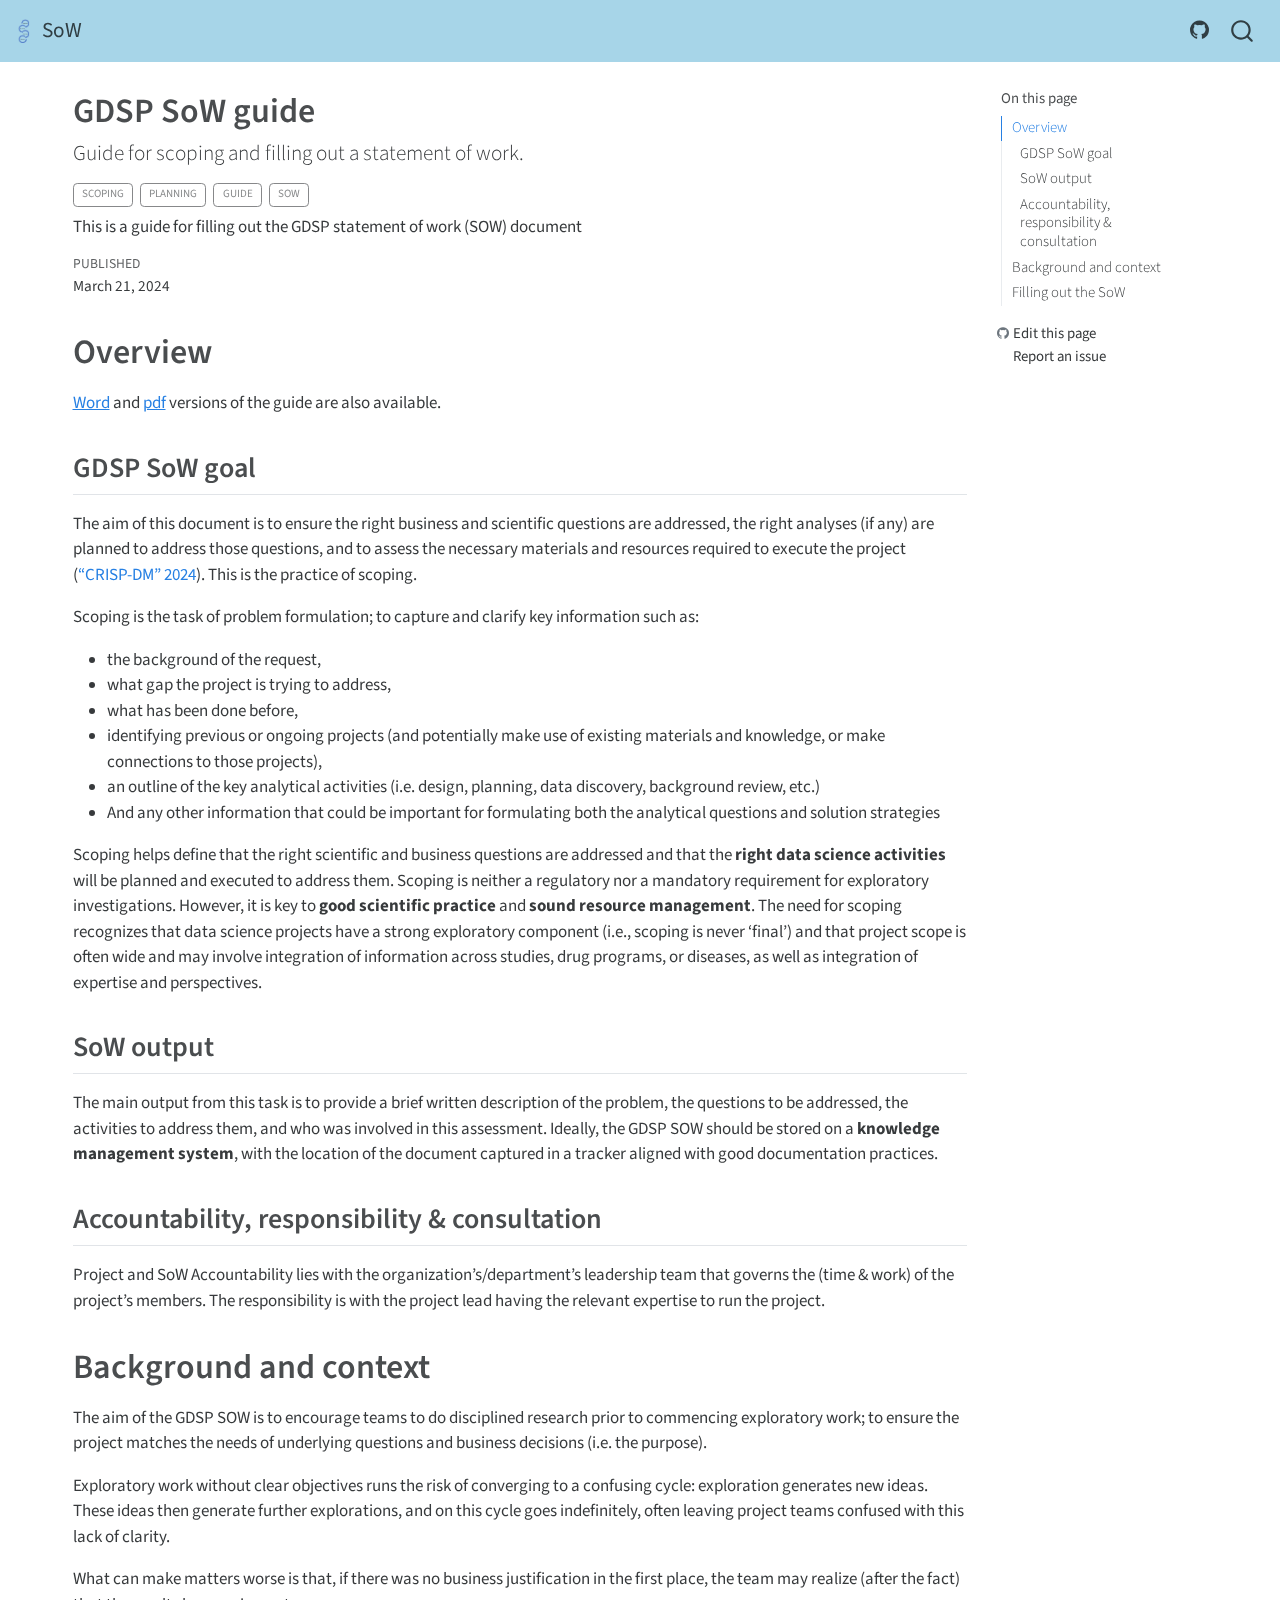
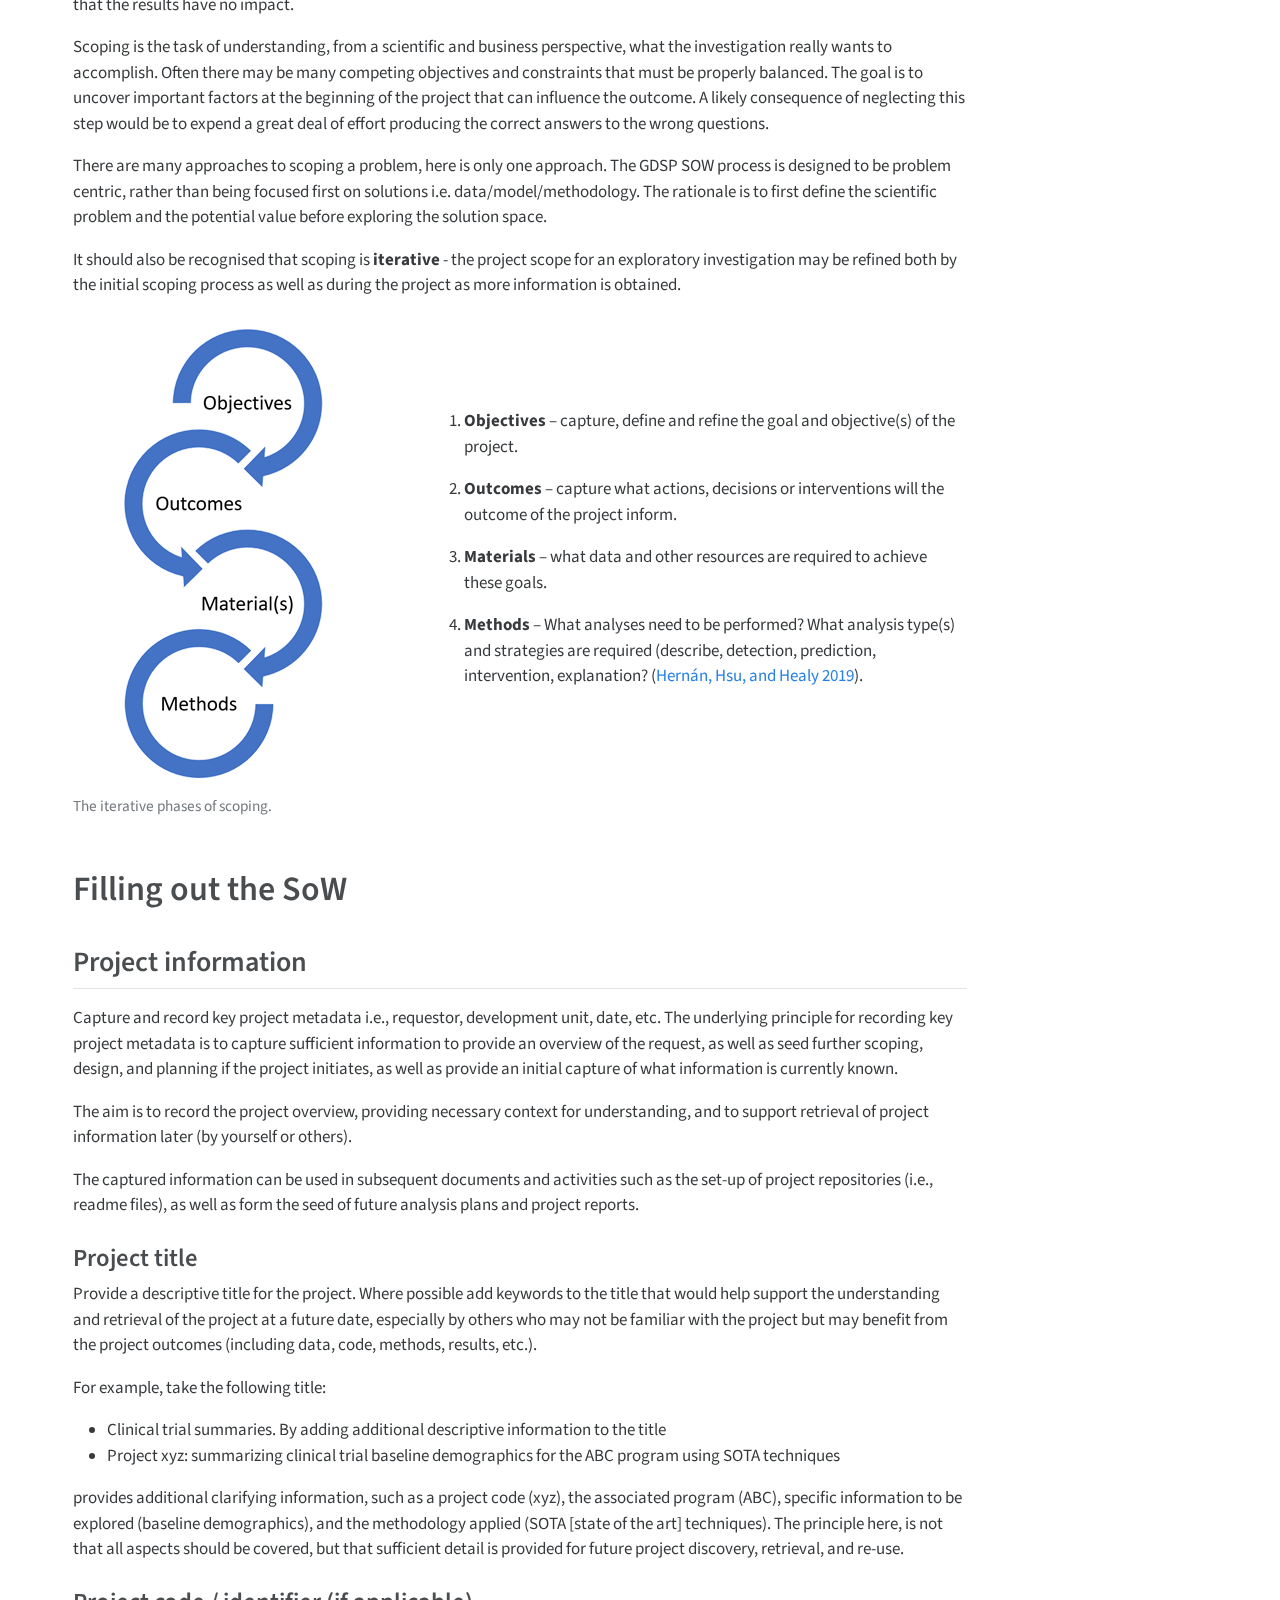
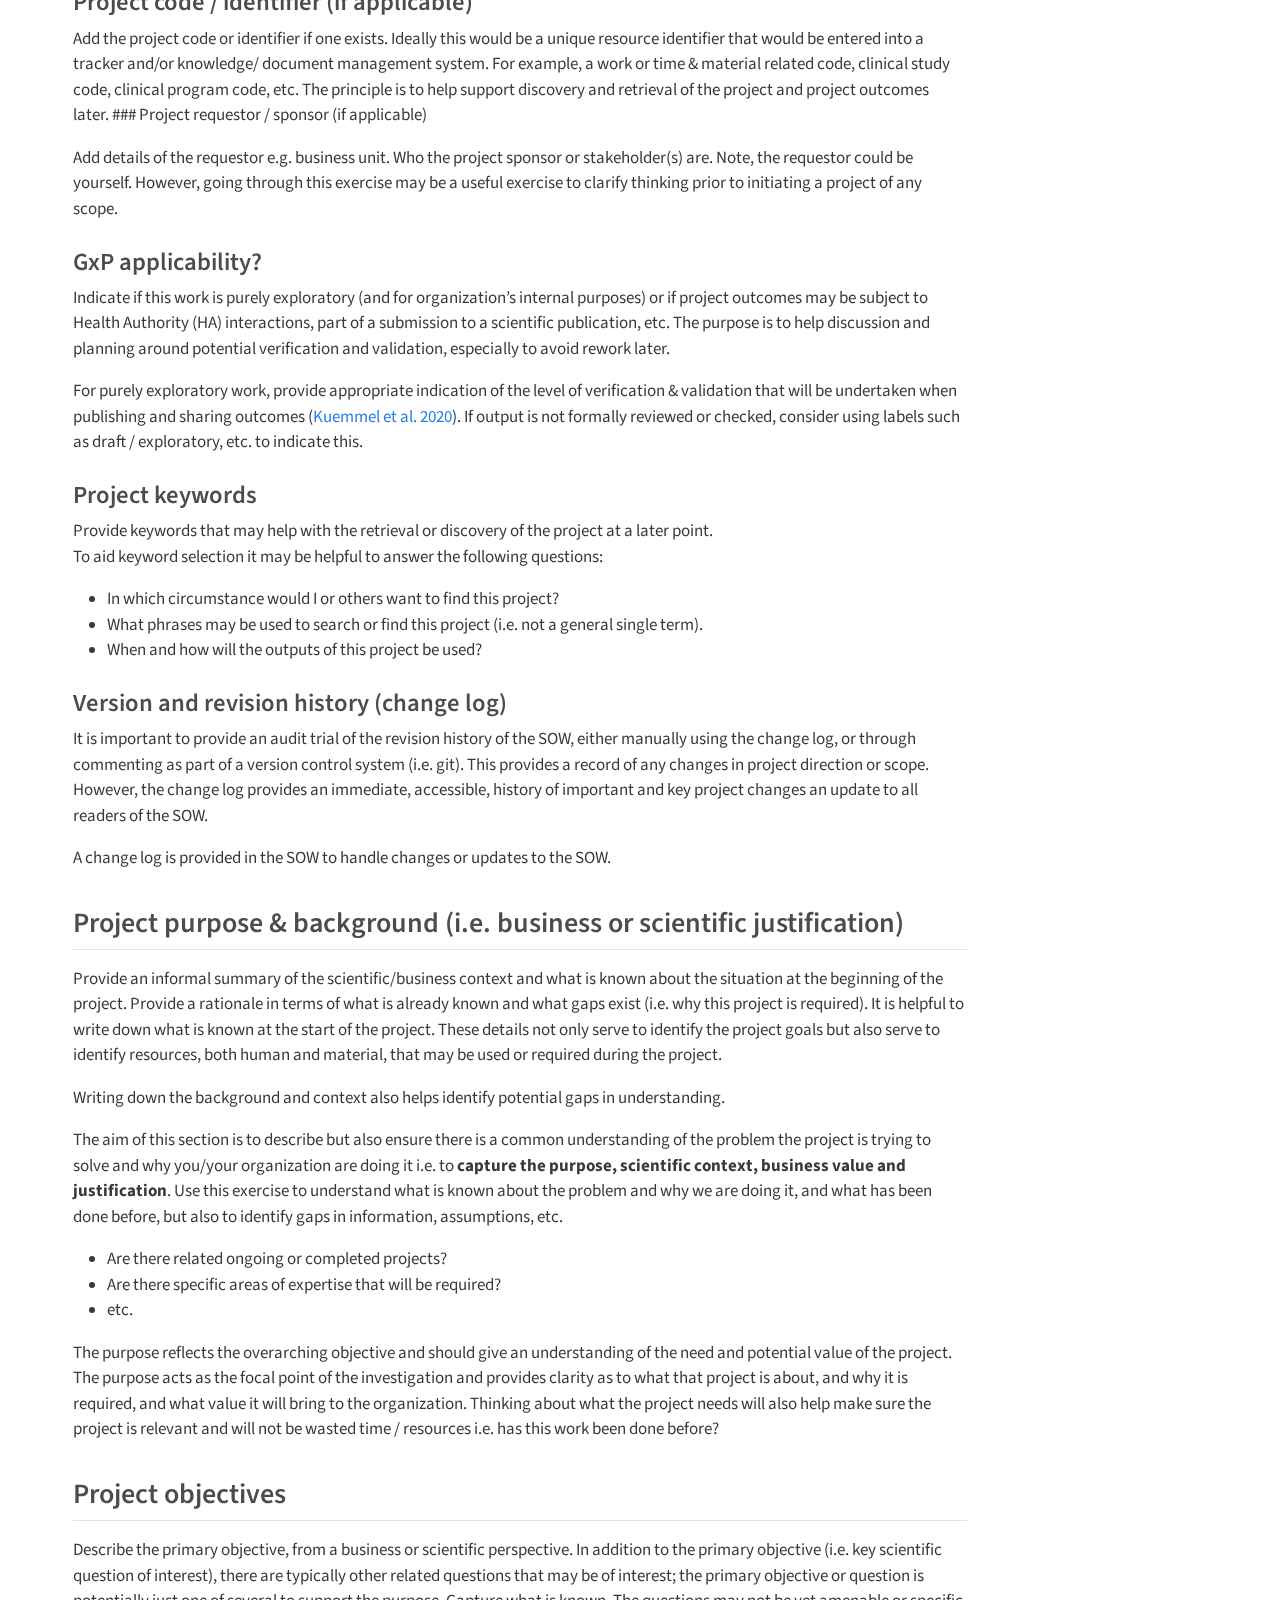
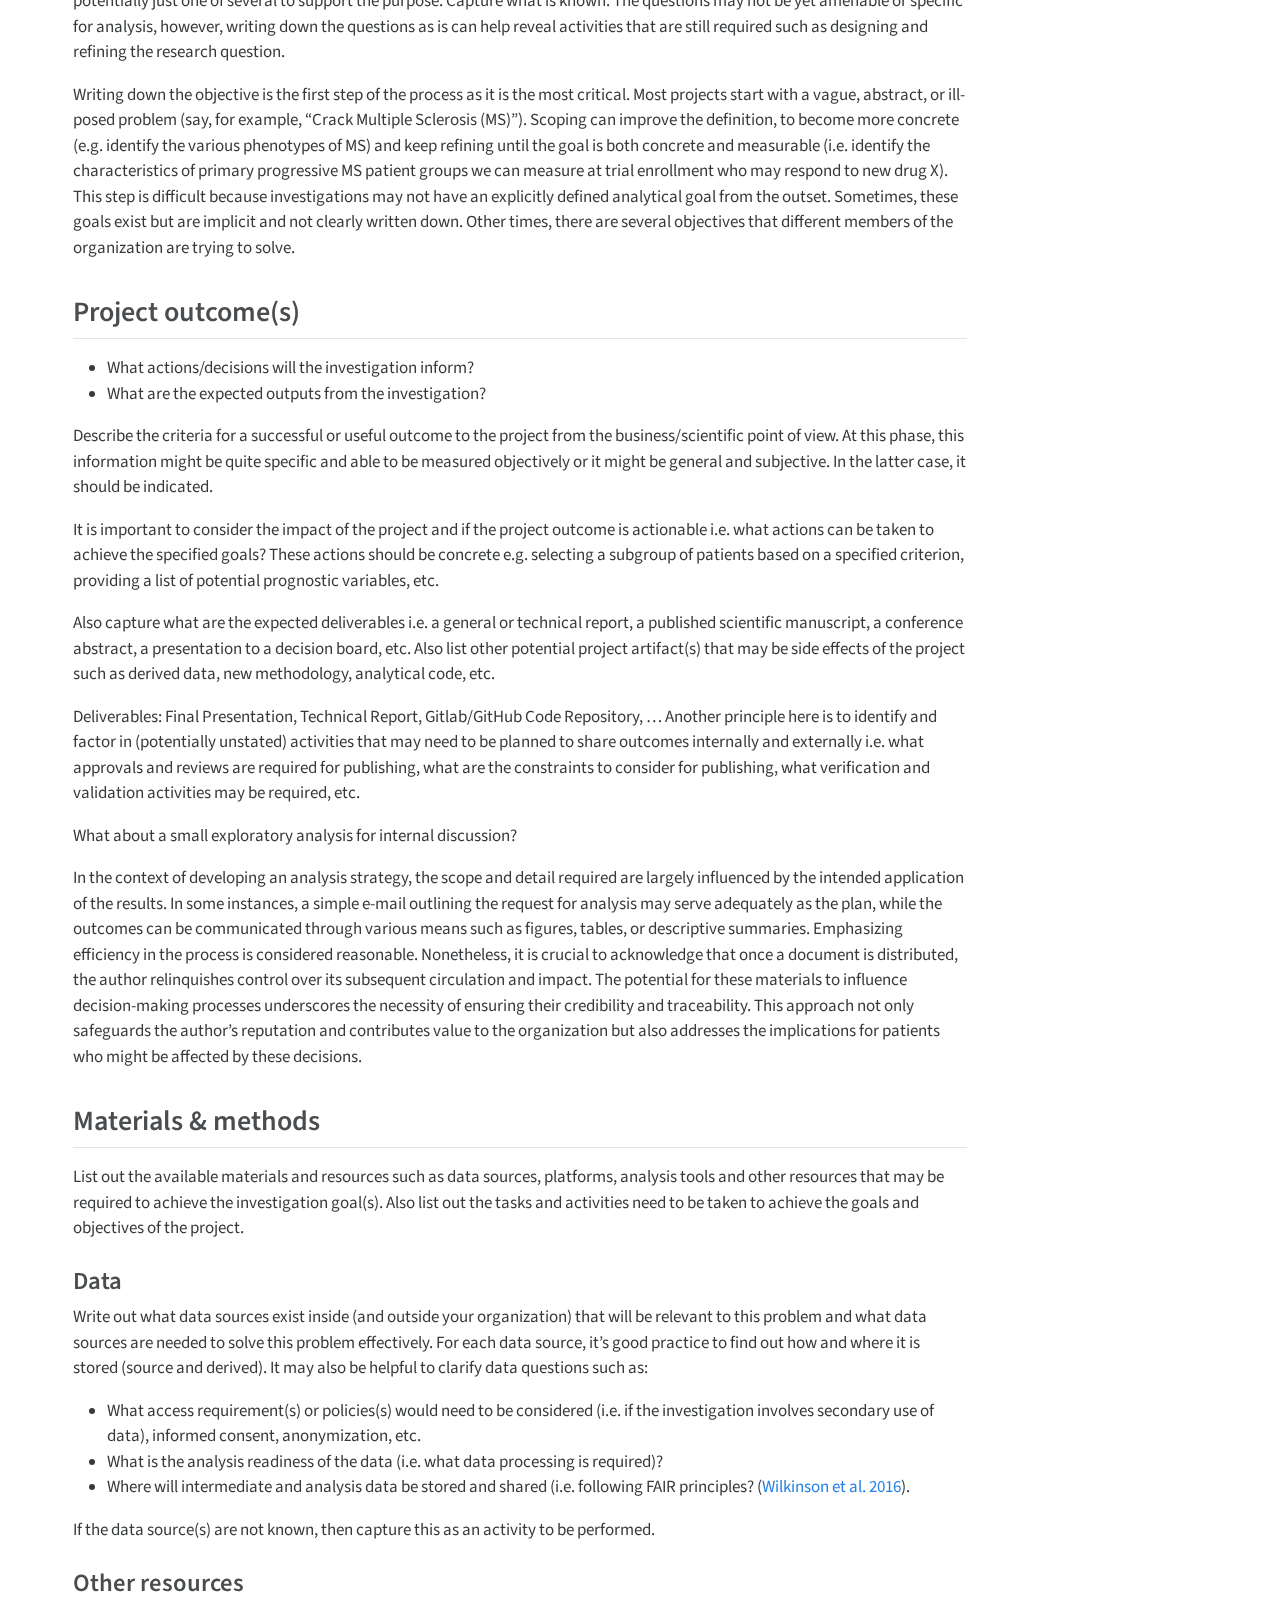
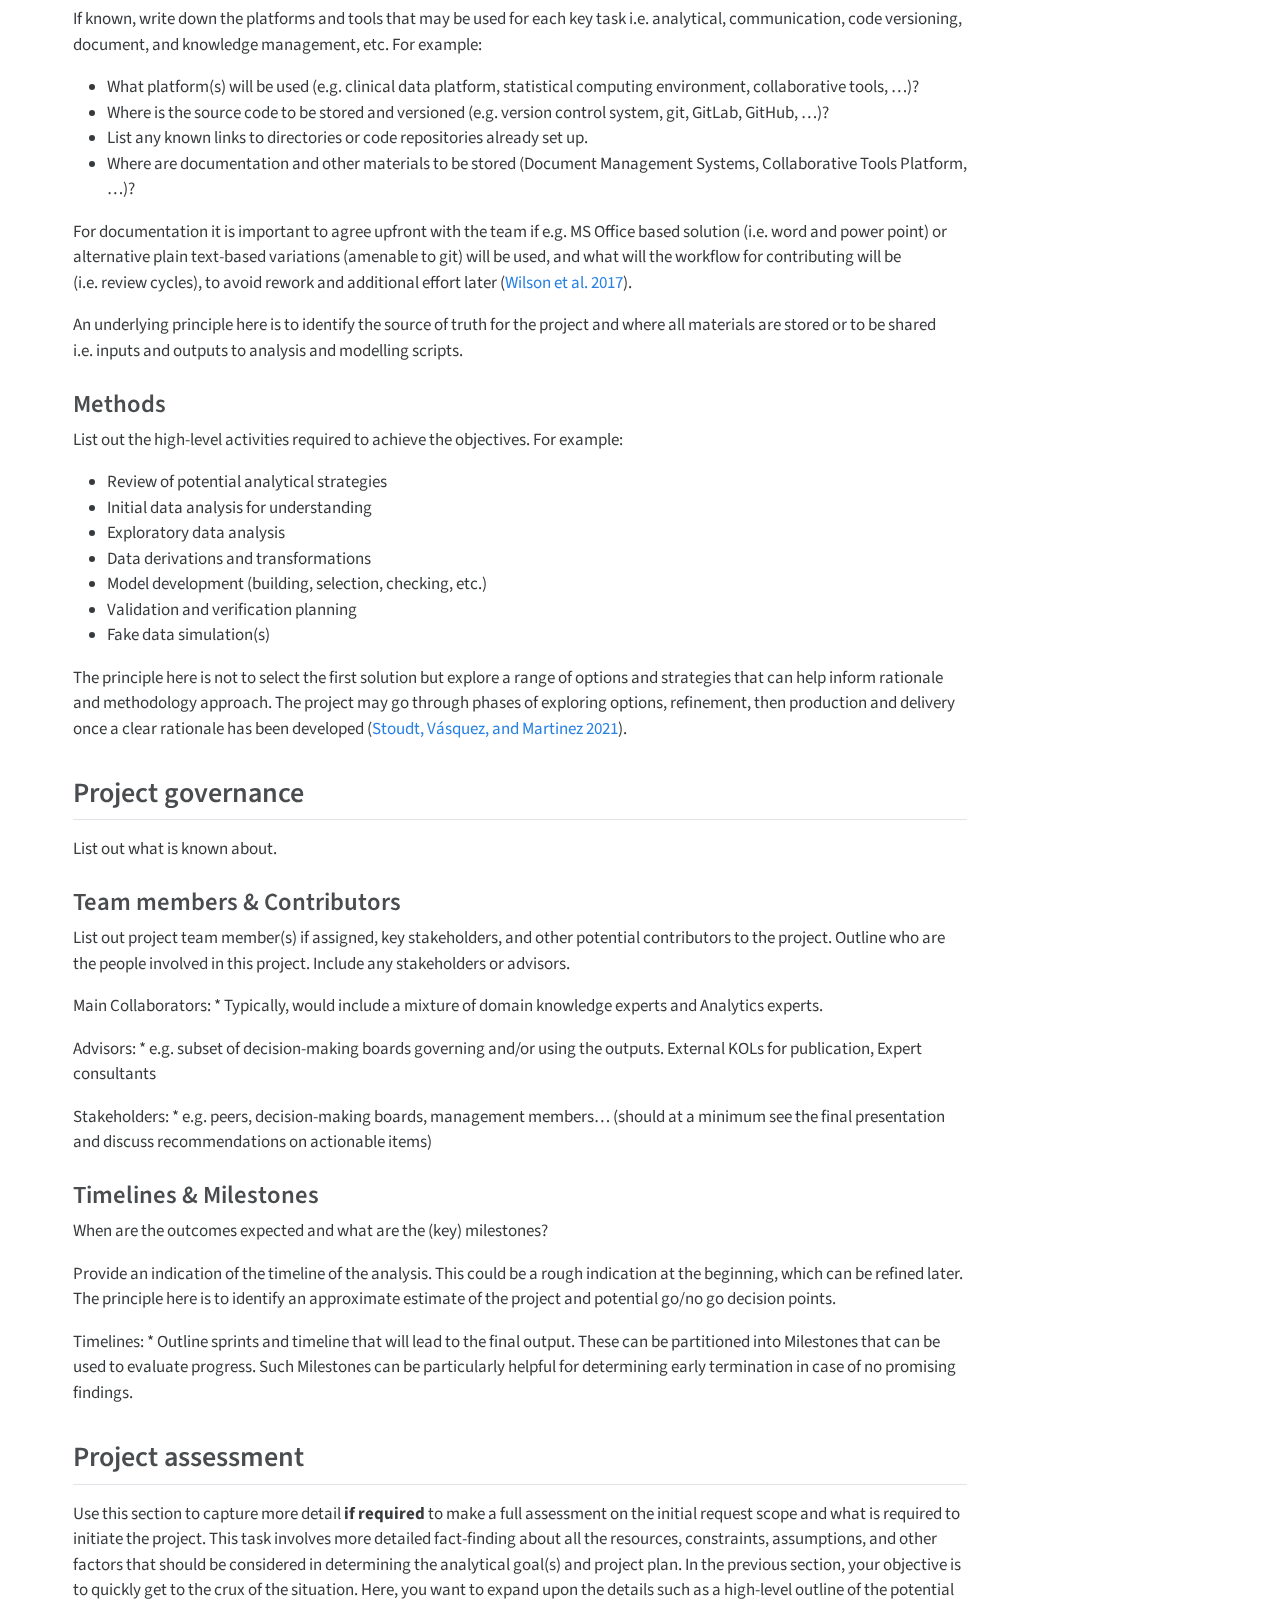
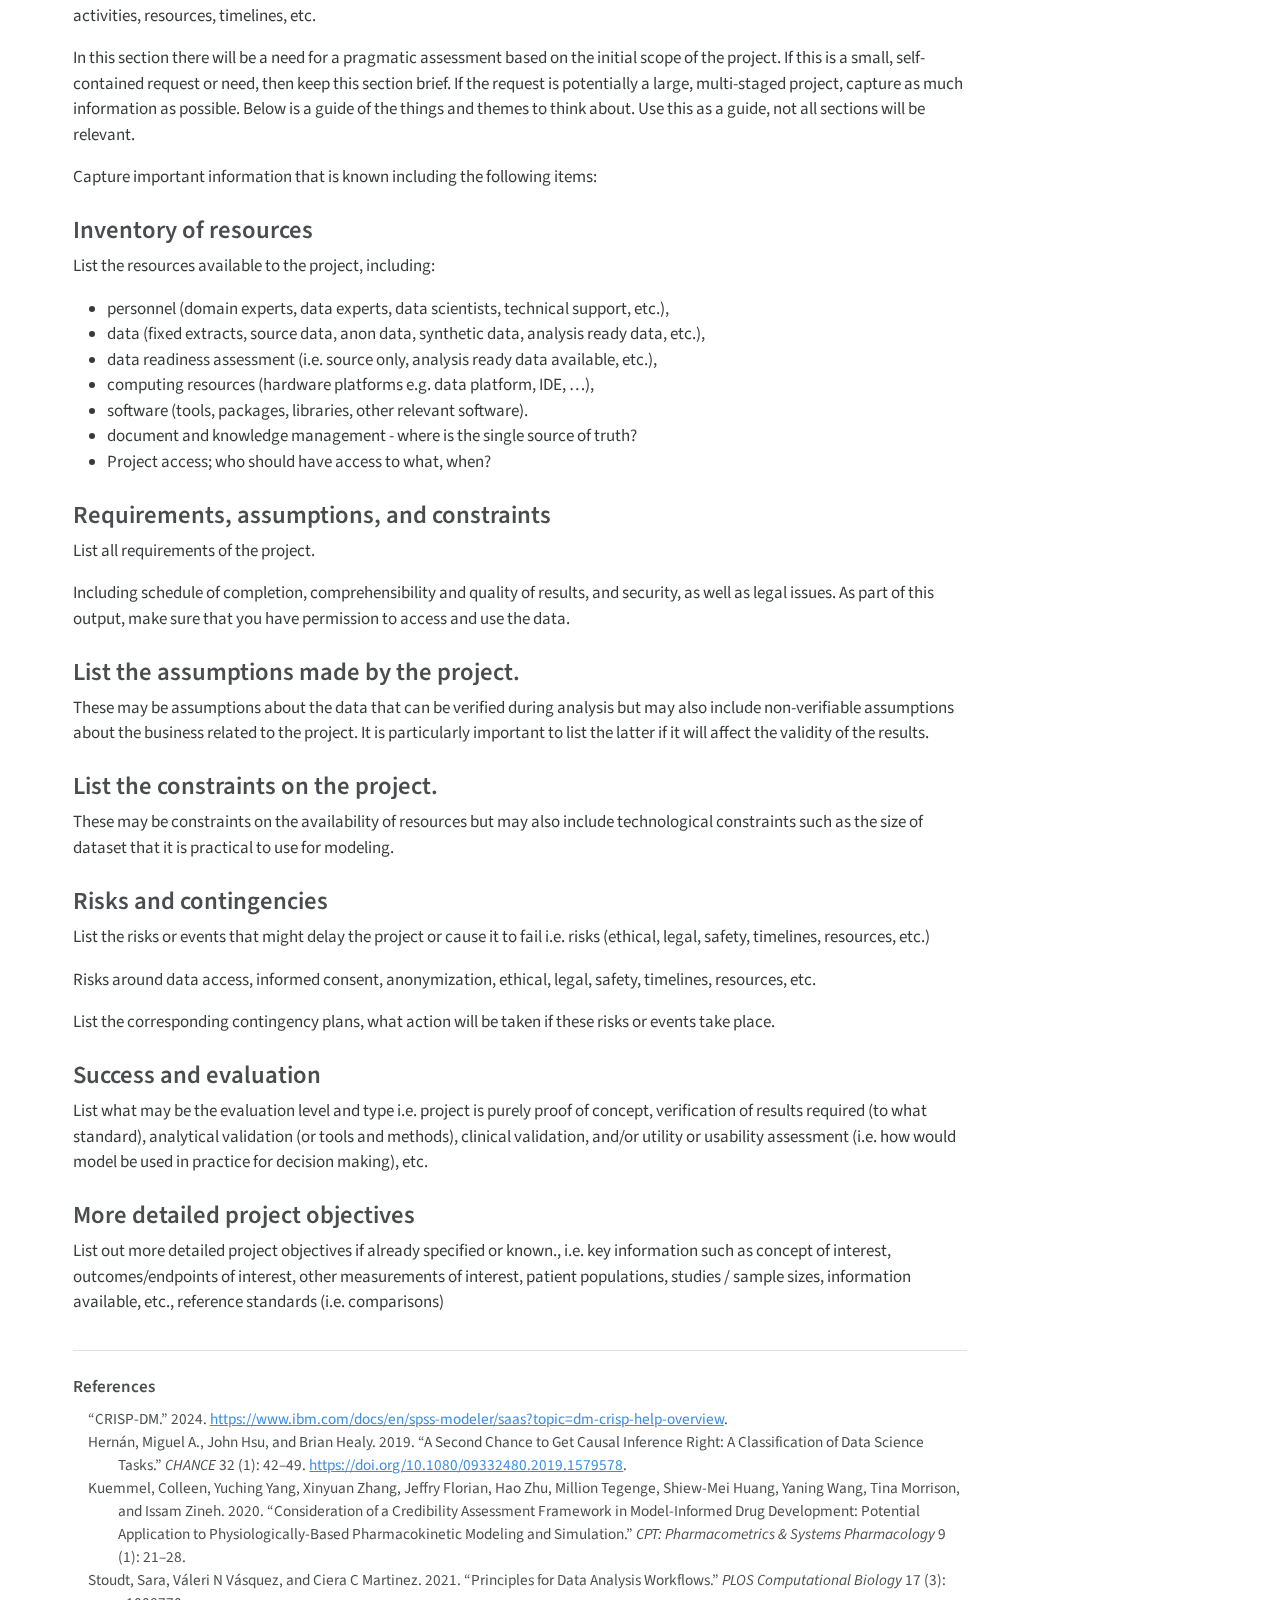
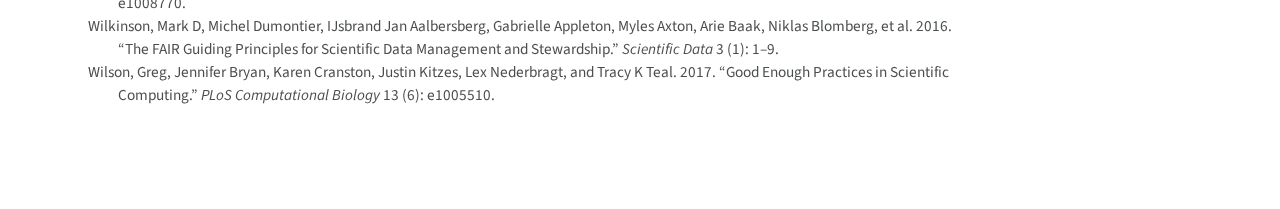
==== index.html @ 99e31e42 "Built site for gh-pages" ====
<!DOCTYPE html>
<html xmlns="http://www.w3.org/1999/xhtml" lang="en" xml:lang="en"><head>

<meta charset="utf-8">
<meta name="generator" content="quarto-1.3.361">

<meta name="viewport" content="width=device-width, initial-scale=1.0, user-scalable=yes">

<meta name="dcterms.date" content="2024-03-21">
<meta name="description" content="This is a guide for filling out the GDSP statement of work (SOW) document">

<title>SoW - GDSP SoW guide</title>
<style>
code{white-space: pre-wrap;}
span.smallcaps{font-variant: small-caps;}
div.columns{display: flex; gap: min(4vw, 1.5em);}
div.column{flex: auto; overflow-x: auto;}
div.hanging-indent{margin-left: 1.5em; text-indent: -1.5em;}
ul.task-list{list-style: none;}
ul.task-list li input[type="checkbox"] {
  width: 0.8em;
  margin: 0 0.8em 0.2em -1em; /* quarto-specific, see https://github.com/quarto-dev/quarto-cli/issues/4556 */ 
  vertical-align: middle;
}
/* CSS for citations */
div.csl-bib-body { }
div.csl-entry {
  clear: both;
}
.hanging-indent div.csl-entry {
  margin-left:2em;
  text-indent:-2em;
}
div.csl-left-margin {
  min-width:2em;
  float:left;
}
div.csl-right-inline {
  margin-left:2em;
  padding-left:1em;
}
div.csl-indent {
  margin-left: 2em;
}</style>


<script src="site_libs/quarto-nav/quarto-nav.js"></script>
<script src="site_libs/quarto-nav/headroom.min.js"></script>
<script src="site_libs/clipboard/clipboard.min.js"></script>
<script src="site_libs/quarto-search/autocomplete.umd.js"></script>
<script src="site_libs/quarto-search/fuse.min.js"></script>
<script src="site_libs/quarto-search/quarto-search.js"></script>
<meta name="quarto:offset" content="./">
<script src="site_libs/quarto-html/quarto.js"></script>
<script src="site_libs/quarto-html/popper.min.js"></script>
<script src="site_libs/quarto-html/tippy.umd.min.js"></script>
<script src="site_libs/quarto-html/anchor.min.js"></script>
<link href="site_libs/quarto-html/tippy.css" rel="stylesheet">
<link href="site_libs/quarto-html/quarto-syntax-highlighting.css" rel="stylesheet" id="quarto-text-highlighting-styles">
<script src="site_libs/bootstrap/bootstrap.min.js"></script>
<link href="site_libs/bootstrap/bootstrap-icons.css" rel="stylesheet">
<link href="site_libs/bootstrap/bootstrap.min.css" rel="stylesheet" id="quarto-bootstrap" data-mode="light">
<script id="quarto-search-options" type="application/json">{
  "location": "navbar",
  "copy-button": false,
  "collapse-after": 3,
  "panel-placement": "end",
  "type": "overlay",
  "limit": 20,
  "language": {
    "search-no-results-text": "No results",
    "search-matching-documents-text": "matching documents",
    "search-copy-link-title": "Copy link to search",
    "search-hide-matches-text": "Hide additional matches",
    "search-more-match-text": "more match in this document",
    "search-more-matches-text": "more matches in this document",
    "search-clear-button-title": "Clear",
    "search-detached-cancel-button-title": "Cancel",
    "search-submit-button-title": "Submit",
    "search-label": "Search"
  }
}</script>


</head>

<body class="nav-fixed">

<div id="quarto-search-results"></div>
  <header id="quarto-header" class="headroom fixed-top">
    <nav class="navbar navbar-expand-lg navbar-dark ">
      <div class="navbar-container container-fluid">
      <div class="navbar-brand-container">
    <a href="./index.html" class="navbar-brand navbar-brand-logo">
    <img src="./assets/sow_steps.png" alt="" class="navbar-logo">
    </a>
    <a class="navbar-brand" href="./index.html">
    <span class="navbar-title">SoW</span>
    </a>
  </div>
            <div id="quarto-search" class="" title="Search"></div>
          <button class="navbar-toggler" type="button" data-bs-toggle="collapse" data-bs-target="#navbarCollapse" aria-controls="navbarCollapse" aria-expanded="false" aria-label="Toggle navigation" onclick="if (window.quartoToggleHeadroom) { window.quartoToggleHeadroom(); }">
  <span class="navbar-toggler-icon"></span>
</button>
          <div class="collapse navbar-collapse" id="navbarCollapse">
            <ul class="navbar-nav navbar-nav-scroll ms-auto">
  <li class="nav-item compact">
    <a class="nav-link" href="https://github.com/datascience-thinking/SoW" rel="" target=""><i class="bi bi-github" role="img">
</i> 
 <span class="menu-text"></span></a>
  </li>  
</ul>
            <div class="quarto-navbar-tools">
</div>
          </div> <!-- /navcollapse -->
      </div> <!-- /container-fluid -->
    </nav>
</header>
<!-- content -->
<div id="quarto-content" class="quarto-container page-columns page-rows-contents page-layout-full page-navbar">
<!-- sidebar -->
<!-- margin-sidebar -->
    <div id="quarto-margin-sidebar" class="sidebar margin-sidebar">
        <nav id="TOC" role="doc-toc" class="toc-active">
    <h2 id="toc-title">On this page</h2>
   
  <ul>
  <li><a href="#overview" id="toc-overview" class="nav-link active" data-scroll-target="#overview">Overview</a>
  <ul class="collapse">
  <li><a href="#gdsp-sow-goal" id="toc-gdsp-sow-goal" class="nav-link" data-scroll-target="#gdsp-sow-goal">GDSP SoW goal</a></li>
  <li><a href="#sow-output" id="toc-sow-output" class="nav-link" data-scroll-target="#sow-output">SoW output</a></li>
  <li><a href="#accountability-responsibility-consultation" id="toc-accountability-responsibility-consultation" class="nav-link" data-scroll-target="#accountability-responsibility-consultation">Accountability, responsibility &amp; consultation</a></li>
  </ul></li>
  <li><a href="#background-and-context" id="toc-background-and-context" class="nav-link" data-scroll-target="#background-and-context">Background and context</a></li>
  <li><a href="#filling-out-the-sow" id="toc-filling-out-the-sow" class="nav-link" data-scroll-target="#filling-out-the-sow">Filling out the SoW</a>
  <ul class="collapse">
  <li><a href="#project-information" id="toc-project-information" class="nav-link" data-scroll-target="#project-information">Project information</a>
  <ul class="collapse">
  <li><a href="#project-title" id="toc-project-title" class="nav-link" data-scroll-target="#project-title">Project title</a></li>
  <li><a href="#project-code-identifier-if-applicable" id="toc-project-code-identifier-if-applicable" class="nav-link" data-scroll-target="#project-code-identifier-if-applicable">Project code / identifier (if applicable)</a></li>
  <li><a href="#gxp-applicability" id="toc-gxp-applicability" class="nav-link" data-scroll-target="#gxp-applicability">GxP applicability?</a></li>
  <li><a href="#project-keywords" id="toc-project-keywords" class="nav-link" data-scroll-target="#project-keywords">Project keywords</a></li>
  <li><a href="#version-and-revision-history-change-log" id="toc-version-and-revision-history-change-log" class="nav-link" data-scroll-target="#version-and-revision-history-change-log">Version and revision history (change log)</a></li>
  </ul></li>
  <li><a href="#project-purpose-background-i.e.-business-or-scientific-justification" id="toc-project-purpose-background-i.e.-business-or-scientific-justification" class="nav-link" data-scroll-target="#project-purpose-background-i.e.-business-or-scientific-justification">Project purpose &amp; background (i.e.&nbsp;business or scientific justification)</a></li>
  <li><a href="#project-objectives" id="toc-project-objectives" class="nav-link" data-scroll-target="#project-objectives">Project objectives</a></li>
  <li><a href="#project-outcomes" id="toc-project-outcomes" class="nav-link" data-scroll-target="#project-outcomes">Project outcome(s)</a></li>
  <li><a href="#materials-methods" id="toc-materials-methods" class="nav-link" data-scroll-target="#materials-methods">Materials &amp; methods</a>
  <ul class="collapse">
  <li><a href="#data" id="toc-data" class="nav-link" data-scroll-target="#data">Data</a></li>
  <li><a href="#other-resources" id="toc-other-resources" class="nav-link" data-scroll-target="#other-resources">Other resources</a></li>
  <li><a href="#methods" id="toc-methods" class="nav-link" data-scroll-target="#methods">Methods</a></li>
  </ul></li>
  <li><a href="#project-governance" id="toc-project-governance" class="nav-link" data-scroll-target="#project-governance">Project governance</a>
  <ul class="collapse">
  <li><a href="#team-members-contributors" id="toc-team-members-contributors" class="nav-link" data-scroll-target="#team-members-contributors">Team members &amp; Contributors</a></li>
  <li><a href="#timelines-milestones" id="toc-timelines-milestones" class="nav-link" data-scroll-target="#timelines-milestones">Timelines &amp; Milestones</a></li>
  </ul></li>
  <li><a href="#project-assessment" id="toc-project-assessment" class="nav-link" data-scroll-target="#project-assessment">Project assessment</a>
  <ul class="collapse">
  <li><a href="#inventory-of-resources" id="toc-inventory-of-resources" class="nav-link" data-scroll-target="#inventory-of-resources">Inventory of resources</a></li>
  <li><a href="#requirements-assumptions-and-constraints" id="toc-requirements-assumptions-and-constraints" class="nav-link" data-scroll-target="#requirements-assumptions-and-constraints">Requirements, assumptions, and constraints</a></li>
  <li><a href="#list-the-assumptions-made-by-the-project." id="toc-list-the-assumptions-made-by-the-project." class="nav-link" data-scroll-target="#list-the-assumptions-made-by-the-project.">List the assumptions made by the project.</a></li>
  <li><a href="#list-the-constraints-on-the-project." id="toc-list-the-constraints-on-the-project." class="nav-link" data-scroll-target="#list-the-constraints-on-the-project.">List the constraints on the project.</a></li>
  <li><a href="#risks-and-contingencies" id="toc-risks-and-contingencies" class="nav-link" data-scroll-target="#risks-and-contingencies">Risks and contingencies</a></li>
  <li><a href="#success-and-evaluation" id="toc-success-and-evaluation" class="nav-link" data-scroll-target="#success-and-evaluation">Success and evaluation</a></li>
  <li><a href="#more-detailed-project-objectives" id="toc-more-detailed-project-objectives" class="nav-link" data-scroll-target="#more-detailed-project-objectives">More detailed project objectives</a></li>
  </ul></li>
  </ul></li>
  </ul>
<div class="toc-actions"><div><i class="bi bi-github"></i></div><div class="action-links"><p><a href="https://github.com/datascience-thinking/SoW/edit/main/index.qmd" class="toc-action">Edit this page</a></p><p><a href="https://github.com/datascience-thinking/SoW/issues/new" class="toc-action">Report an issue</a></p></div></div></nav>
    </div>
<!-- main -->
<main class="content column-page-left" id="quarto-document-content">

<header id="title-block-header" class="quarto-title-block default">
<div class="quarto-title">
<h1 class="title">GDSP SoW guide</h1>
<p class="subtitle lead">Guide for scoping and filling out a statement of work.</p>
  <div class="quarto-categories">
    <div class="quarto-category">scoping</div>
    <div class="quarto-category">planning</div>
    <div class="quarto-category">guide</div>
    <div class="quarto-category">SOW</div>
  </div>
  </div>

<div>
  <div class="description">
    This is a guide for filling out the GDSP statement of work (SOW) document
  </div>
</div>


<div class="quarto-title-meta">

    
    <div>
    <div class="quarto-title-meta-heading">Published</div>
    <div class="quarto-title-meta-contents">
      <p class="date">March 21, 2024</p>
    </div>
  </div>
  
    
  </div>
  

</header>

<section id="overview" class="level1">
<h1>Overview</h1>
<p><a href="assets/SoW-guide.docx">Word</a> and <a href="assets/SoW-guide.pdf">pdf</a> versions of the guide are also available.</p>
<section id="gdsp-sow-goal" class="level2">
<h2 class="anchored" data-anchor-id="gdsp-sow-goal">GDSP SoW goal</h2>
<p>The aim of this document is to ensure the right business and scientific questions are addressed, the right analyses (if any) are planned to address those questions, and to assess the necessary materials and resources required to execute the project <span class="citation" data-cites="CRISP-DM">(<a href="#ref-CRISP-DM" role="doc-biblioref"><span>“CRISP-DM”</span> 2024</a>)</span>. This is the practice of scoping.</p>
<p>Scoping is the task of problem formulation; to capture and clarify key information such as:</p>
<ul>
<li>the background of the request,</li>
<li>what gap the project is trying to address,</li>
<li>what has been done before,</li>
<li>identifying previous or ongoing projects (and potentially make use of existing materials and knowledge, or make connections to those projects),</li>
<li>an outline of the key analytical activities (i.e.&nbsp;design, planning, data discovery, background review, etc.)</li>
<li>And any other information that could be important for formulating both the analytical questions and solution strategies</li>
</ul>
<p>Scoping helps define that the right scientific and business questions are addressed and that the <strong>right data science activities</strong> will be planned and executed to address them. Scoping is neither a regulatory nor a mandatory requirement for exploratory investigations. However, it is key to <strong>good scientific practice</strong> and <strong>sound resource management</strong>. The need for scoping recognizes that data science projects have a strong exploratory component (i.e., scoping is never ‘final’) and that project scope is often wide and may involve integration of information across studies, drug programs, or diseases, as well as integration of expertise and perspectives.</p>
</section>
<section id="sow-output" class="level2">
<h2 class="anchored" data-anchor-id="sow-output">SoW output</h2>
<p>The main output from this task is to provide a brief written description of the problem, the questions to be addressed, the activities to address them, and who was involved in this assessment. Ideally, the GDSP SOW should be stored on a <strong>knowledge management system</strong>, with the location of the document captured in a tracker aligned with good documentation practices.</p>
</section>
<section id="accountability-responsibility-consultation" class="level2">
<h2 class="anchored" data-anchor-id="accountability-responsibility-consultation">Accountability, responsibility &amp; consultation</h2>
<p>Project and SoW Accountability lies with the organization’s/department’s leadership team that governs the (time &amp; work) of the project’s members. The responsibility is with the project lead having the relevant expertise to run the project.</p>
</section>
</section>
<section id="background-and-context" class="level1">
<h1>Background and context</h1>
<p>The aim of the GDSP SOW is to encourage teams to do disciplined research prior to commencing exploratory work; to ensure the project matches the needs of underlying questions and business decisions (i.e.&nbsp;the purpose).</p>
<p>Exploratory work without clear objectives runs the risk of converging to a confusing cycle: exploration generates new ideas. These ideas then generate further explorations, and on this cycle goes indefinitely, often leaving project teams confused with this lack of clarity.</p>
<p>What can make matters worse is that, if there was no business justification in the first place, the team may realize (after the fact) that the results have no impact.</p>
<p>Scoping is the task of understanding, from a scientific and business perspective, what the investigation really wants to accomplish. Often there may be many competing objectives and constraints that must be properly balanced. The goal is to uncover important factors at the beginning of the project that can influence the outcome. A likely consequence of neglecting this step would be to expend a great deal of effort producing the correct answers to the wrong questions.</p>
<p>There are many approaches to scoping a problem, here is only one approach. The GDSP SOW process is designed to be problem centric, rather than being focused first on solutions i.e.&nbsp;data/model/methodology. The rationale is to first define the scientific problem and the potential value before exploring the solution space.</p>
<p>It should also be recognised that scoping is <strong>iterative</strong> - the project scope for an exploratory investigation may be refined both by the initial scoping process as well as during the project as more information is obtained.</p>
<div class="columns">
<div class="column" style="width:40%;">
<div class="quarto-figure quarto-figure-center">
<figure class="figure">
<p><img src="scoping.png" class="img-fluid figure-img"></p>
<figcaption class="figure-caption">The iterative phases of scoping.</figcaption>
</figure>
</div>
</div><div class="column" style="width:60%;">
<p><br> <br> <br></p>
<ol type="1">
<li><p><strong>Objectives</strong> – capture, define and refine the goal and objective(s) of the project. <br></p></li>
<li><p><strong>Outcomes</strong> – capture what actions, decisions or interventions will the outcome of the project inform. <br></p></li>
<li><p><strong>Materials</strong> – what data and other resources are required to achieve these goals. <br></p></li>
<li><p><strong>Methods</strong> – What analyses need to be performed? What analysis type(s) and strategies are required (describe, detection, prediction, intervention, explanation? <span class="citation" data-cites="Hernan2019">(<a href="#ref-Hernan2019" role="doc-biblioref">Hernán, Hsu, and Healy 2019</a>)</span>.</p></li>
</ol>
</div>
</div>
</section>
<section id="filling-out-the-sow" class="level1">
<h1>Filling out the SoW</h1>
<section id="project-information" class="level2">
<h2 class="anchored" data-anchor-id="project-information">Project information</h2>
<p>Capture and record key project metadata i.e., requestor, development unit, date, etc. The underlying principle for recording key project metadata is to capture sufficient information to provide an overview of the request, as well as seed further scoping, design, and planning if the project initiates, as well as provide an initial capture of what information is currently known.</p>
<p>The aim is to record the project overview, providing necessary context for understanding, and to support retrieval of project information later (by yourself or others).</p>
<p>The captured information can be used in subsequent documents and activities such as the set-up of project repositories (i.e., readme files), as well as form the seed of future analysis plans and project reports.</p>
<section id="project-title" class="level3">
<h3 class="anchored" data-anchor-id="project-title">Project title</h3>
<p>Provide a descriptive title for the project. Where possible add keywords to the title that would help support the understanding and retrieval of the project at a future date, especially by others who may not be familiar with the project but may benefit from the project outcomes (including data, code, methods, results, etc.).</p>
<p>For example, take the following title:</p>
<ul>
<li>Clinical trial summaries. By adding additional descriptive information to the title</li>
<li>Project xyz: summarizing clinical trial baseline demographics for the ABC program using SOTA techniques</li>
</ul>
<p>provides additional clarifying information, such as a project code (xyz), the associated program (ABC), specific information to be explored (baseline demographics), and the methodology applied (SOTA [state of the art] techniques). The principle here, is not that all aspects should be covered, but that sufficient detail is provided for future project discovery, retrieval, and re-use.</p>
</section>
<section id="project-code-identifier-if-applicable" class="level3">
<h3 class="anchored" data-anchor-id="project-code-identifier-if-applicable">Project code / identifier (if applicable)</h3>
<p>Add the project code or identifier if one exists. Ideally this would be a unique resource identifier that would be entered into a tracker and/or knowledge/ document management system. For example, a work or time &amp; material related code, clinical study code, clinical program code, etc. The principle is to help support discovery and retrieval of the project and project outcomes later. ### Project requestor / sponsor (if applicable)</p>
<p>Add details of the requestor e.g.&nbsp;business unit. Who the project sponsor or stakeholder(s) are. Note, the requestor could be yourself. However, going through this exercise may be a useful exercise to clarify thinking prior to initiating a project of any scope.</p>
</section>
<section id="gxp-applicability" class="level3">
<h3 class="anchored" data-anchor-id="gxp-applicability">GxP applicability?</h3>
<p>Indicate if this work is purely exploratory (and for organization’s internal purposes) or if project outcomes may be subject to Health Authority (HA) interactions, part of a submission to a scientific publication, etc. The purpose is to help discussion and planning around potential verification and validation, especially to avoid rework later.</p>
<p>For purely exploratory work, provide appropriate indication of the level of verification &amp; validation that will be undertaken when publishing and sharing outcomes <span class="citation" data-cites="kuemmel2020consideration">(<a href="#ref-kuemmel2020consideration" role="doc-biblioref">Kuemmel et al. 2020</a>)</span>. If output is not formally reviewed or checked, consider using labels such as draft / exploratory, etc. to indicate this.</p>
</section>
<section id="project-keywords" class="level3">
<h3 class="anchored" data-anchor-id="project-keywords">Project keywords</h3>
<p>Provide keywords that may help with the retrieval or discovery of the project at a later point.<br>
To aid keyword selection it may be helpful to answer the following questions:</p>
<ul>
<li>In which circumstance would I or others want to find this project?</li>
<li>What phrases may be used to search or find this project (i.e.&nbsp;not a general single term).<br>
</li>
<li>When and how will the outputs of this project be used?</li>
</ul>
</section>
<section id="version-and-revision-history-change-log" class="level3">
<h3 class="anchored" data-anchor-id="version-and-revision-history-change-log">Version and revision history (change log)</h3>
<p>It is important to provide an audit trial of the revision history of the SOW, either manually using the change log, or through commenting as part of a version control system (i.e.&nbsp;git). This provides a record of any changes in project direction or scope. However, the change log provides an immediate, accessible, history of important and key project changes an update to all readers of the SOW.</p>
<p>A change log is provided in the SOW to handle changes or updates to the SOW.</p>
</section>
</section>
<section id="project-purpose-background-i.e.-business-or-scientific-justification" class="level2">
<h2 class="anchored" data-anchor-id="project-purpose-background-i.e.-business-or-scientific-justification">Project purpose &amp; background (i.e.&nbsp;business or scientific justification)</h2>
<p>Provide an informal summary of the scientific/business context and what is known about the situation at the beginning of the project. Provide a rationale in terms of what is already known and what gaps exist (i.e.&nbsp;why this project is required). It is helpful to write down what is known at the start of the project. These details not only serve to identify the project goals but also serve to identify resources, both human and material, that may be used or required during the project.</p>
<p>Writing down the background and context also helps identify potential gaps in understanding.</p>
<p>The aim of this section is to describe but also ensure there is a common understanding of the problem the project is trying to solve and why you/your organization are doing it i.e.&nbsp;to <strong>capture the purpose, scientific context, business value and justification</strong>. Use this exercise to understand what is known about the problem and why we are doing it, and what has been done before, but also to identify gaps in information, assumptions, etc.</p>
<ul>
<li>Are there related ongoing or completed projects?</li>
<li>Are there specific areas of expertise that will be required?</li>
<li>etc.</li>
</ul>
<p>The purpose reflects the overarching objective and should give an understanding of the need and potential value of the project. The purpose acts as the focal point of the investigation and provides clarity as to what that project is about, and why it is required, and what value it will bring to the organization. Thinking about what the project needs will also help make sure the project is relevant and will not be wasted time / resources i.e.&nbsp;has this work been done before?</p>
</section>
<section id="project-objectives" class="level2">
<h2 class="anchored" data-anchor-id="project-objectives">Project objectives</h2>
<p>Describe the primary objective, from a business or scientific perspective. In addition to the primary objective (i.e.&nbsp;key scientific question of interest), there are typically other related questions that may be of interest; the primary objective or question is potentially just one of several to support the purpose. Capture what is known. The questions may not be yet amenable or specific for analysis, however, writing down the questions as is can help reveal activities that are still required such as designing and refining the research question.</p>
<p>Writing down the objective is the first step of the process as it is the most critical. Most projects start with a vague, abstract, or ill-posed problem (say, for example, “Crack Multiple Sclerosis (MS)”). Scoping can improve the definition, to become more concrete (e.g.&nbsp;identify the various phenotypes of MS) and keep refining until the goal is both concrete and measurable (i.e.&nbsp;identify the characteristics of primary progressive MS patient groups we can measure at trial enrollment who may respond to new drug X). This step is difficult because investigations may not have an explicitly defined analytical goal from the outset. Sometimes, these goals exist but are implicit and not clearly written down. Other times, there are several objectives that different members of the organization are trying to solve.</p>
</section>
<section id="project-outcomes" class="level2">
<h2 class="anchored" data-anchor-id="project-outcomes">Project outcome(s)</h2>
<ul>
<li>What actions/decisions will the investigation inform?</li>
<li>What are the expected outputs from the investigation?</li>
</ul>
<p>Describe the criteria for a successful or useful outcome to the project from the business/scientific point of view. At this phase, this information might be quite specific and able to be measured objectively or it might be general and subjective. In the latter case, it should be indicated.</p>
<p>It is important to consider the impact of the project and if the project outcome is actionable i.e.&nbsp;what actions can be taken to achieve the specified goals? These actions should be concrete e.g.&nbsp;selecting a subgroup of patients based on a specified criterion, providing a list of potential prognostic variables, etc.</p>
<p>Also capture what are the expected deliverables i.e.&nbsp;a general or technical report, a published scientific manuscript, a conference abstract, a presentation to a decision board, etc. Also list other potential project artifact(s) that may be side effects of the project such as derived data, new methodology, analytical code, etc.</p>
<p>Deliverables: Final Presentation, Technical Report, Gitlab/GitHub Code Repository, … Another principle here is to identify and factor in (potentially unstated) activities that may need to be planned to share outcomes internally and externally i.e.&nbsp;what approvals and reviews are required for publishing, what are the constraints to consider for publishing, what verification and validation activities may be required, etc.</p>
<p>What about a small exploratory analysis for internal discussion?</p>
<p>In the context of developing an analysis strategy, the scope and detail required are largely influenced by the intended application of the results. In some instances, a simple e-mail outlining the request for analysis may serve adequately as the plan, while the outcomes can be communicated through various means such as figures, tables, or descriptive summaries. Emphasizing efficiency in the process is considered reasonable. Nonetheless, it is crucial to acknowledge that once a document is distributed, the author relinquishes control over its subsequent circulation and impact. The potential for these materials to influence decision-making processes underscores the necessity of ensuring their credibility and traceability. This approach not only safeguards the author’s reputation and contributes value to the organization but also addresses the implications for patients who might be affected by these decisions.</p>
</section>
<section id="materials-methods" class="level2">
<h2 class="anchored" data-anchor-id="materials-methods">Materials &amp; methods</h2>
<p>List out the available materials and resources such as data sources, platforms, analysis tools and other resources that may be required to achieve the investigation goal(s). Also list out the tasks and activities need to be taken to achieve the goals and objectives of the project.</p>
<section id="data" class="level3">
<h3 class="anchored" data-anchor-id="data">Data</h3>
<p>Write out what data sources exist inside (and outside your organization) that will be relevant to this problem and what data sources are needed to solve this problem effectively. For each data source, it’s good practice to find out how and where it is stored (source and derived). It may also be helpful to clarify data questions such as:</p>
<ul>
<li>What access requirement(s) or policies(s) would need to be considered (i.e.&nbsp;if the investigation involves secondary use of data), informed consent, anonymization, etc.</li>
<li>What is the analysis readiness of the data (i.e.&nbsp;what data processing is required)?</li>
<li>Where will intermediate and analysis data be stored and shared (i.e.&nbsp;following FAIR principles? <span class="citation" data-cites="wilkinson2016fair">(<a href="#ref-wilkinson2016fair" role="doc-biblioref">Wilkinson et al. 2016</a>)</span>.</li>
</ul>
<p>If the data source(s) are not known, then capture this as an activity to be performed.</p>
</section>
<section id="other-resources" class="level3">
<h3 class="anchored" data-anchor-id="other-resources">Other resources</h3>
<p>If known, write down the platforms and tools that may be used for each key task i.e.&nbsp;analytical, communication, code versioning, document, and knowledge management, etc. For example:</p>
<ul>
<li>What platform(s) will be used (e.g.&nbsp;clinical data platform, statistical computing environment, collaborative tools, …)?</li>
<li>Where is the source code to be stored and versioned (e.g.&nbsp;version control system, git, GitLab, GitHub, …)?</li>
<li>List any known links to directories or code repositories already set up.</li>
<li>Where are documentation and other materials to be stored (Document Management Systems, Collaborative Tools Platform, …)?</li>
</ul>
<p>For documentation it is important to agree upfront with the team if e.g.&nbsp;MS Office based solution (i.e.&nbsp;word and power point) or alternative plain text-based variations (amenable to git) will be used, and what will the workflow for contributing will be (i.e.&nbsp;review cycles), to avoid rework and additional effort later <span class="citation" data-cites="wilson2017good">(<a href="#ref-wilson2017good" role="doc-biblioref">Wilson et al. 2017</a>)</span>.</p>
<p>An underlying principle here is to identify the source of truth for the project and where all materials are stored or to be shared i.e.&nbsp;inputs and outputs to analysis and modelling scripts.</p>
</section>
<section id="methods" class="level3">
<h3 class="anchored" data-anchor-id="methods">Methods</h3>
<p>List out the high-level activities required to achieve the objectives. For example:</p>
<ul>
<li>Review of potential analytical strategies</li>
<li>Initial data analysis for understanding</li>
<li>Exploratory data analysis</li>
<li>Data derivations and transformations</li>
<li>Model development (building, selection, checking, etc.)</li>
<li>Validation and verification planning</li>
<li>Fake data simulation(s)</li>
</ul>
<p>The principle here is not to select the first solution but explore a range of options and strategies that can help inform rationale and methodology approach. The project may go through phases of exploring options, refinement, then production and delivery once a clear rationale has been developed <span class="citation" data-cites="stoudt2021principles">(<a href="#ref-stoudt2021principles" role="doc-biblioref">Stoudt, Vásquez, and Martinez 2021</a>)</span>.</p>
</section>
</section>
<section id="project-governance" class="level2">
<h2 class="anchored" data-anchor-id="project-governance">Project governance</h2>
<p>List out what is known about.</p>
<section id="team-members-contributors" class="level3">
<h3 class="anchored" data-anchor-id="team-members-contributors">Team members &amp; Contributors</h3>
<p>List out project team member(s) if assigned, key stakeholders, and other potential contributors to the project. Outline who are the people involved in this project. Include any stakeholders or advisors.</p>
<p>Main Collaborators: * Typically, would include a mixture of domain knowledge experts and Analytics experts.</p>
<p>Advisors: * e.g.&nbsp;subset of decision-making boards governing and/or using the outputs. External KOLs for publication, Expert consultants</p>
<p>Stakeholders: * e.g.&nbsp;peers, decision-making boards, management members… (should at a minimum see the final presentation and discuss recommendations on actionable items)</p>
</section>
<section id="timelines-milestones" class="level3">
<h3 class="anchored" data-anchor-id="timelines-milestones">Timelines &amp; Milestones</h3>
<p>When are the outcomes expected and what are the (key) milestones?</p>
<p>Provide an indication of the timeline of the analysis. This could be a rough indication at the beginning, which can be refined later. The principle here is to identify an approximate estimate of the project and potential go/no go decision points.</p>
<p>Timelines: * Outline sprints and timeline that will lead to the final output. These can be partitioned into Milestones that can be used to evaluate progress. Such Milestones can be particularly helpful for determining early termination in case of no promising findings.</p>
</section>
</section>
<section id="project-assessment" class="level2">
<h2 class="anchored" data-anchor-id="project-assessment">Project assessment</h2>
<p>Use this section to capture more detail <strong>if required</strong> to make a full assessment on the initial request scope and what is required to initiate the project. This task involves more detailed fact-finding about all the resources, constraints, assumptions, and other factors that should be considered in determining the analytical goal(s) and project plan. In the previous section, your objective is to quickly get to the crux of the situation. Here, you want to expand upon the details such as a high-level outline of the potential activities, resources, timelines, etc.</p>
<p>In this section there will be a need for a pragmatic assessment based on the initial scope of the project. If this is a small, self-contained request or need, then keep this section brief. If the request is potentially a large, multi-staged project, capture as much information as possible. Below is a guide of the things and themes to think about. Use this as a guide, not all sections will be relevant.</p>
<p>Capture important information that is known including the following items:</p>
<section id="inventory-of-resources" class="level3">
<h3 class="anchored" data-anchor-id="inventory-of-resources">Inventory of resources</h3>
<p>List the resources available to the project, including:</p>
<ul>
<li>personnel (domain experts, data experts, data scientists, technical support, etc.),</li>
<li>data (fixed extracts, source data, anon data, synthetic data, analysis ready data, etc.),</li>
<li>data readiness assessment (i.e.&nbsp;source only, analysis ready data available, etc.),</li>
<li>computing resources (hardware platforms e.g.&nbsp;data platform, IDE, …),</li>
<li>software (tools, packages, libraries, other relevant software).</li>
<li>document and knowledge management - where is the single source of truth?</li>
<li>Project access; who should have access to what, when?</li>
</ul>
</section>
<section id="requirements-assumptions-and-constraints" class="level3">
<h3 class="anchored" data-anchor-id="requirements-assumptions-and-constraints">Requirements, assumptions, and constraints</h3>
<p>List all requirements of the project.</p>
<p>Including schedule of completion, comprehensibility and quality of results, and security, as well as legal issues. As part of this output, make sure that you have permission to access and use the data.</p>
</section>
<section id="list-the-assumptions-made-by-the-project." class="level3">
<h3 class="anchored" data-anchor-id="list-the-assumptions-made-by-the-project.">List the assumptions made by the project.</h3>
<p>These may be assumptions about the data that can be verified during analysis but may also include non-verifiable assumptions about the business related to the project. It is particularly important to list the latter if it will affect the validity of the results.</p>
</section>
<section id="list-the-constraints-on-the-project." class="level3">
<h3 class="anchored" data-anchor-id="list-the-constraints-on-the-project.">List the constraints on the project.</h3>
<p>These may be constraints on the availability of resources but may also include technological constraints such as the size of dataset that it is practical to use for modeling.</p>
</section>
<section id="risks-and-contingencies" class="level3">
<h3 class="anchored" data-anchor-id="risks-and-contingencies">Risks and contingencies</h3>
<p>List the risks or events that might delay the project or cause it to fail i.e.&nbsp;risks (ethical, legal, safety, timelines, resources, etc.)</p>
<p>Risks around data access, informed consent, anonymization, ethical, legal, safety, timelines, resources, etc.</p>
<p>List the corresponding contingency plans, what action will be taken if these risks or events take place.</p>
</section>
<section id="success-and-evaluation" class="level3">
<h3 class="anchored" data-anchor-id="success-and-evaluation">Success and evaluation</h3>
<p>List what may be the evaluation level and type i.e.&nbsp;project is purely proof of concept, verification of results required (to what standard), analytical validation (or tools and methods), clinical validation, and/or utility or usability assessment (i.e.&nbsp;how would model be used in practice for decision making), etc.</p>
</section>
<section id="more-detailed-project-objectives" class="level3">
<h3 class="anchored" data-anchor-id="more-detailed-project-objectives">More detailed project objectives</h3>
<p>List out more detailed project objectives if already specified or known., i.e.&nbsp;key information such as concept of interest, outcomes/endpoints of interest, other measurements of interest, patient populations, studies / sample sizes, information available, etc., reference standards (i.e.&nbsp;comparisons)</p>



</section>
</section>
</section>

<div id="quarto-appendix" class="default"><section class="quarto-appendix-contents" role="doc-bibliography"><h2 class="anchored quarto-appendix-heading">References</h2><div id="refs" class="references csl-bib-body hanging-indent" role="list">
<div id="ref-CRISP-DM" class="csl-entry" role="listitem">
<span>“CRISP-DM.”</span> 2024. <a href="https://www.ibm.com/docs/en/spss-modeler/saas?topic=dm-crisp-help-overview" class="uri">https://www.ibm.com/docs/en/spss-modeler/saas?topic=dm-crisp-help-overview</a>.
</div>
<div id="ref-Hernan2019" class="csl-entry" role="listitem">
Hernán, Miguel A., John Hsu, and Brian Healy. 2019. <span>“A Second Chance to Get Causal Inference Right: A Classification of Data Science Tasks.”</span> <em>CHANCE</em> 32 (1): 42–49. <a href="https://doi.org/10.1080/09332480.2019.1579578">https://doi.org/10.1080/09332480.2019.1579578</a>.
</div>
<div id="ref-kuemmel2020consideration" class="csl-entry" role="listitem">
Kuemmel, Colleen, Yuching Yang, Xinyuan Zhang, Jeffry Florian, Hao Zhu, Million Tegenge, Shiew-Mei Huang, Yaning Wang, Tina Morrison, and Issam Zineh. 2020. <span>“Consideration of a Credibility Assessment Framework in Model-Informed Drug Development: Potential Application to Physiologically-Based Pharmacokinetic Modeling and Simulation.”</span> <em>CPT: Pharmacometrics &amp; Systems Pharmacology</em> 9 (1): 21–28.
</div>
<div id="ref-stoudt2021principles" class="csl-entry" role="listitem">
Stoudt, Sara, Váleri N Vásquez, and Ciera C Martinez. 2021. <span>“Principles for Data Analysis Workflows.”</span> <em>PLOS Computational Biology</em> 17 (3): e1008770.
</div>
<div id="ref-wilkinson2016fair" class="csl-entry" role="listitem">
Wilkinson, Mark D, Michel Dumontier, IJsbrand Jan Aalbersberg, Gabrielle Appleton, Myles Axton, Arie Baak, Niklas Blomberg, et al. 2016. <span>“The FAIR Guiding Principles for Scientific Data Management and Stewardship.”</span> <em>Scientific Data</em> 3 (1): 1–9.
</div>
<div id="ref-wilson2017good" class="csl-entry" role="listitem">
Wilson, Greg, Jennifer Bryan, Karen Cranston, Justin Kitzes, Lex Nederbragt, and Tracy K Teal. 2017. <span>“Good Enough Practices in Scientific Computing.”</span> <em>PLoS Computational Biology</em> 13 (6): e1005510.
</div>
</div></section></div></main> <!-- /main -->
<script id="quarto-html-after-body" type="application/javascript">
window.document.addEventListener("DOMContentLoaded", function (event) {
  const toggleBodyColorMode = (bsSheetEl) => {
    const mode = bsSheetEl.getAttribute("data-mode");
    const bodyEl = window.document.querySelector("body");
    if (mode === "dark") {
      bodyEl.classList.add("quarto-dark");
      bodyEl.classList.remove("quarto-light");
    } else {
      bodyEl.classList.add("quarto-light");
      bodyEl.classList.remove("quarto-dark");
    }
  }
  const toggleBodyColorPrimary = () => {
    const bsSheetEl = window.document.querySelector("link#quarto-bootstrap");
    if (bsSheetEl) {
      toggleBodyColorMode(bsSheetEl);
    }
  }
  toggleBodyColorPrimary();  
  const icon = "";
  const anchorJS = new window.AnchorJS();
  anchorJS.options = {
    placement: 'right',
    icon: icon
  };
  anchorJS.add('.anchored');
  const isCodeAnnotation = (el) => {
    for (const clz of el.classList) {
      if (clz.startsWith('code-annotation-')) {                     
        return true;
      }
    }
    return false;
  }
  const clipboard = new window.ClipboardJS('.code-copy-button', {
    text: function(trigger) {
      const codeEl = trigger.previousElementSibling.cloneNode(true);
      for (const childEl of codeEl.children) {
        if (isCodeAnnotation(childEl)) {
          childEl.remove();
        }
      }
      return codeEl.innerText;
    }
  });
  clipboard.on('success', function(e) {
    // button target
    const button = e.trigger;
    // don't keep focus
    button.blur();
    // flash "checked"
    button.classList.add('code-copy-button-checked');
    var currentTitle = button.getAttribute("title");
    button.setAttribute("title", "Copied!");
    let tooltip;
    if (window.bootstrap) {
      button.setAttribute("data-bs-toggle", "tooltip");
      button.setAttribute("data-bs-placement", "left");
      button.setAttribute("data-bs-title", "Copied!");
      tooltip = new bootstrap.Tooltip(button, 
        { trigger: "manual", 
          customClass: "code-copy-button-tooltip",
          offset: [0, -8]});
      tooltip.show();    
    }
    setTimeout(function() {
      if (tooltip) {
        tooltip.hide();
        button.removeAttribute("data-bs-title");
        button.removeAttribute("data-bs-toggle");
        button.removeAttribute("data-bs-placement");
      }
      button.setAttribute("title", currentTitle);
      button.classList.remove('code-copy-button-checked');
    }, 1000);
    // clear code selection
    e.clearSelection();
  });
  function tippyHover(el, contentFn) {
    const config = {
      allowHTML: true,
      content: contentFn,
      maxWidth: 500,
      delay: 100,
      arrow: false,
      appendTo: function(el) {
          return el.parentElement;
      },
      interactive: true,
      interactiveBorder: 10,
      theme: 'quarto',
      placement: 'bottom-start'
    };
    window.tippy(el, config); 
  }
  const noterefs = window.document.querySelectorAll('a[role="doc-noteref"]');
  for (var i=0; i<noterefs.length; i++) {
    const ref = noterefs[i];
    tippyHover(ref, function() {
      // use id or data attribute instead here
      let href = ref.getAttribute('data-footnote-href') || ref.getAttribute('href');
      try { href = new URL(href).hash; } catch {}
      const id = href.replace(/^#\/?/, "");
      const note = window.document.getElementById(id);
      return note.innerHTML;
    });
  }
      let selectedAnnoteEl;
      const selectorForAnnotation = ( cell, annotation) => {
        let cellAttr = 'data-code-cell="' + cell + '"';
        let lineAttr = 'data-code-annotation="' +  annotation + '"';
        const selector = 'span[' + cellAttr + '][' + lineAttr + ']';
        return selector;
      }
      const selectCodeLines = (annoteEl) => {
        const doc = window.document;
        const targetCell = annoteEl.getAttribute("data-target-cell");
        const targetAnnotation = annoteEl.getAttribute("data-target-annotation");
        const annoteSpan = window.document.querySelector(selectorForAnnotation(targetCell, targetAnnotation));
        const lines = annoteSpan.getAttribute("data-code-lines").split(",");
        const lineIds = lines.map((line) => {
          return targetCell + "-" + line;
        })
        let top = null;
        let height = null;
        let parent = null;
        if (lineIds.length > 0) {
            //compute the position of the single el (top and bottom and make a div)
            const el = window.document.getElementById(lineIds[0]);
            top = el.offsetTop;
            height = el.offsetHeight;
            parent = el.parentElement.parentElement;
          if (lineIds.length > 1) {
            const lastEl = window.document.getElementById(lineIds[lineIds.length - 1]);
            const bottom = lastEl.offsetTop + lastEl.offsetHeight;
            height = bottom - top;
          }
          if (top !== null && height !== null && parent !== null) {
            // cook up a div (if necessary) and position it 
            let div = window.document.getElementById("code-annotation-line-highlight");
            if (div === null) {
              div = window.document.createElement("div");
              div.setAttribute("id", "code-annotation-line-highlight");
              div.style.position = 'absolute';
              parent.appendChild(div);
            }
            div.style.top = top - 2 + "px";
            div.style.height = height + 4 + "px";
            let gutterDiv = window.document.getElementById("code-annotation-line-highlight-gutter");
            if (gutterDiv === null) {
              gutterDiv = window.document.createElement("div");
              gutterDiv.setAttribute("id", "code-annotation-line-highlight-gutter");
              gutterDiv.style.position = 'absolute';
              const codeCell = window.document.getElementById(targetCell);
              const gutter = codeCell.querySelector('.code-annotation-gutter');
              gutter.appendChild(gutterDiv);
            }
            gutterDiv.style.top = top - 2 + "px";
            gutterDiv.style.height = height + 4 + "px";
          }
          selectedAnnoteEl = annoteEl;
        }
      };
      const unselectCodeLines = () => {
        const elementsIds = ["code-annotation-line-highlight", "code-annotation-line-highlight-gutter"];
        elementsIds.forEach((elId) => {
          const div = window.document.getElementById(elId);
          if (div) {
            div.remove();
          }
        });
        selectedAnnoteEl = undefined;
      };
      // Attach click handler to the DT
      const annoteDls = window.document.querySelectorAll('dt[data-target-cell]');
      for (const annoteDlNode of annoteDls) {
        annoteDlNode.addEventListener('click', (event) => {
          const clickedEl = event.target;
          if (clickedEl !== selectedAnnoteEl) {
            unselectCodeLines();
            const activeEl = window.document.querySelector('dt[data-target-cell].code-annotation-active');
            if (activeEl) {
              activeEl.classList.remove('code-annotation-active');
            }
            selectCodeLines(clickedEl);
            clickedEl.classList.add('code-annotation-active');
          } else {
            // Unselect the line
            unselectCodeLines();
            clickedEl.classList.remove('code-annotation-active');
          }
        });
      }
  const findCites = (el) => {
    const parentEl = el.parentElement;
    if (parentEl) {
      const cites = parentEl.dataset.cites;
      if (cites) {
        return {
          el,
          cites: cites.split(' ')
        };
      } else {
        return findCites(el.parentElement)
      }
    } else {
      return undefined;
    }
  };
  var bibliorefs = window.document.querySelectorAll('a[role="doc-biblioref"]');
  for (var i=0; i<bibliorefs.length; i++) {
    const ref = bibliorefs[i];
    const citeInfo = findCites(ref);
    if (citeInfo) {
      tippyHover(citeInfo.el, function() {
        var popup = window.document.createElement('div');
        citeInfo.cites.forEach(function(cite) {
          var citeDiv = window.document.createElement('div');
          citeDiv.classList.add('hanging-indent');
          citeDiv.classList.add('csl-entry');
          var biblioDiv = window.document.getElementById('ref-' + cite);
          if (biblioDiv) {
            citeDiv.innerHTML = biblioDiv.innerHTML;
          }
          popup.appendChild(citeDiv);
        });
        return popup.innerHTML;
      });
    }
  }
});
</script>
</div> <!-- /content -->



</body></html>
---- site_libs/quarto-html/tippy.css ----
.tippy-box[data-animation=fade][data-state=hidden]{opacity:0}[data-tippy-root]{max-width:calc(100vw - 10px)}.tippy-box{position:relative;background-color:#333;color:#fff;border-radius:4px;font-size:14px;line-height:1.4;white-space:normal;outline:0;transition-property:transform,visibility,opacity}.tippy-box[data-placement^=top]>.tippy-arrow{bottom:0}.tippy-box[data-placement^=top]>.tippy-arrow:before{bottom:-7px;left:0;border-width:8px 8px 0;border-top-color:initial;transform-origin:center top}.tippy-box[data-placement^=bottom]>.tippy-arrow{top:0}.tippy-box[data-placement^=bottom]>.tippy-arrow:before{top:-7px;left:0;border-width:0 8px 8px;border-bottom-color:initial;transform-origin:center bottom}.tippy-box[data-placement^=left]>.tippy-arrow{right:0}.tippy-box[data-placement^=left]>.tippy-arrow:before{border-width:8px 0 8px 8px;border-left-color:initial;right:-7px;transform-origin:center left}.tippy-box[data-placement^=right]>.tippy-arrow{left:0}.tippy-box[data-placement^=right]>.tippy-arrow:before{left:-7px;border-width:8px 8px 8px 0;border-right-color:initial;transform-origin:center right}.tippy-box[data-inertia][data-state=visible]{transition-timing-function:cubic-bezier(.54,1.5,.38,1.11)}.tippy-arrow{width:16px;height:16px;color:#333}.tippy-arrow:before{content:"";position:absolute;border-color:transparent;border-style:solid}.tippy-content{position:relative;padding:5px 9px;z-index:1}
---- site_libs/quarto-html/quarto-syntax-highlighting.css ----
/* quarto syntax highlight colors */
:root {
  --quarto-hl-ot-color: #003B4F;
  --quarto-hl-at-color: #657422;
  --quarto-hl-ss-color: #20794D;
  --quarto-hl-an-color: #5E5E5E;
  --quarto-hl-fu-color: #4758AB;
  --quarto-hl-st-color: #20794D;
  --quarto-hl-cf-color: #003B4F;
  --quarto-hl-op-color: #5E5E5E;
  --quarto-hl-er-color: #AD0000;
  --quarto-hl-bn-color: #AD0000;
  --quarto-hl-al-color: #AD0000;
  --quarto-hl-va-color: #111111;
  --quarto-hl-bu-color: inherit;
  --quarto-hl-ex-color: inherit;
  --quarto-hl-pp-color: #AD0000;
  --quarto-hl-in-color: #5E5E5E;
  --quarto-hl-vs-color: #20794D;
  --quarto-hl-wa-color: #5E5E5E;
  --quarto-hl-do-color: #5E5E5E;
  --quarto-hl-im-color: #00769E;
  --quarto-hl-ch-color: #20794D;
  --quarto-hl-dt-color: #AD0000;
  --quarto-hl-fl-color: #AD0000;
  --quarto-hl-co-color: #5E5E5E;
  --quarto-hl-cv-color: #5E5E5E;
  --quarto-hl-cn-color: #8f5902;
  --quarto-hl-sc-color: #5E5E5E;
  --quarto-hl-dv-color: #AD0000;
  --quarto-hl-kw-color: #003B4F;
}

/* other quarto variables */
:root {
  --quarto-font-monospace: SFMono-Regular, Menlo, Monaco, Consolas, "Liberation Mono", "Courier New", monospace;
}

pre > code.sourceCode > span {
  color: #003B4F;
}

code span {
  color: #003B4F;
}

code.sourceCode > span {
  color: #003B4F;
}

div.sourceCode,
div.sourceCode pre.sourceCode {
  color: #003B4F;
}

code span.ot {
  color: #003B4F;
  font-style: inherit;
}

code span.at {
  color: #657422;
  font-style: inherit;
}

code span.ss {
  color: #20794D;
  font-style: inherit;
}

code span.an {
  color: #5E5E5E;
  font-style: inherit;
}

code span.fu {
  color: #4758AB;
  font-style: inherit;
}

code span.st {
  color: #20794D;
  font-style: inherit;
}

code span.cf {
  color: #003B4F;
  font-style: inherit;
}

code span.op {
  color: #5E5E5E;
  font-style: inherit;
}

code span.er {
  color: #AD0000;
  font-style: inherit;
}

code span.bn {
  color: #AD0000;
  font-style: inherit;
}

code span.al {
  color: #AD0000;
  font-style: inherit;
}

code span.va {
  color: #111111;
  font-style: inherit;
}

code span.bu {
  font-style: inherit;
}

code span.ex {
  font-style: inherit;
}

code span.pp {
  color: #AD0000;
  font-style: inherit;
}

code span.in {
  color: #5E5E5E;
  font-style: inherit;
}

code span.vs {
  color: #20794D;
  font-style: inherit;
}

code span.wa {
  color: #5E5E5E;
  font-style: italic;
}

code span.do {
  color: #5E5E5E;
  font-style: italic;
}

code span.im {
  color: #00769E;
  font-style: inherit;
}

code span.ch {
  color: #20794D;
  font-style: inherit;
}

code span.dt {
  color: #AD0000;
  font-style: inherit;
}

code span.fl {
  color: #AD0000;
  font-style: inherit;
}

code span.co {
  color: #5E5E5E;
  font-style: inherit;
}

code span.cv {
  color: #5E5E5E;
  font-style: italic;
}

code span.cn {
  color: #8f5902;
  font-style: inherit;
}

code span.sc {
  color: #5E5E5E;
  font-style: inherit;
}

code span.dv {
  color: #AD0000;
  font-style: inherit;
}

code span.kw {
  color: #003B4F;
  font-style: inherit;
}

.prevent-inlining {
  content: "</";
}

/*# sourceMappingURL=debc5d5d77c3f9108843748ff7464032.css.map */
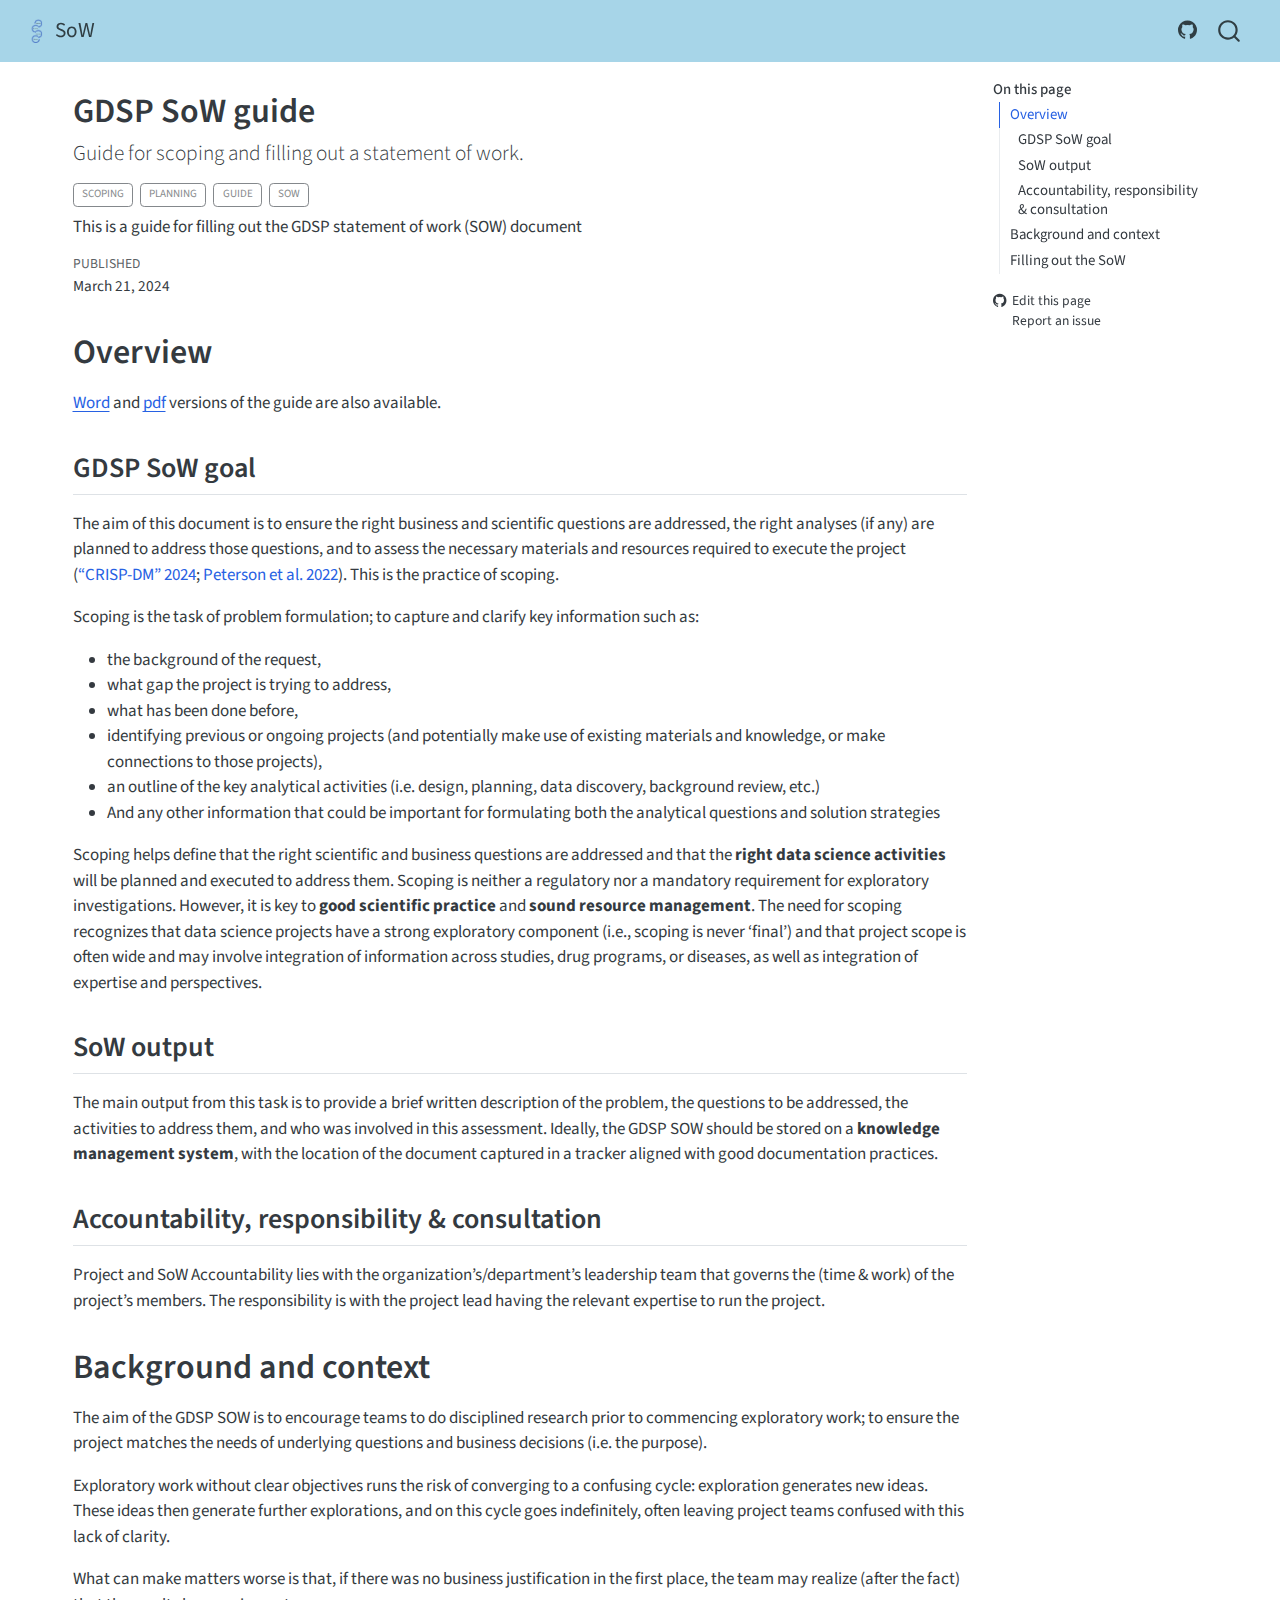
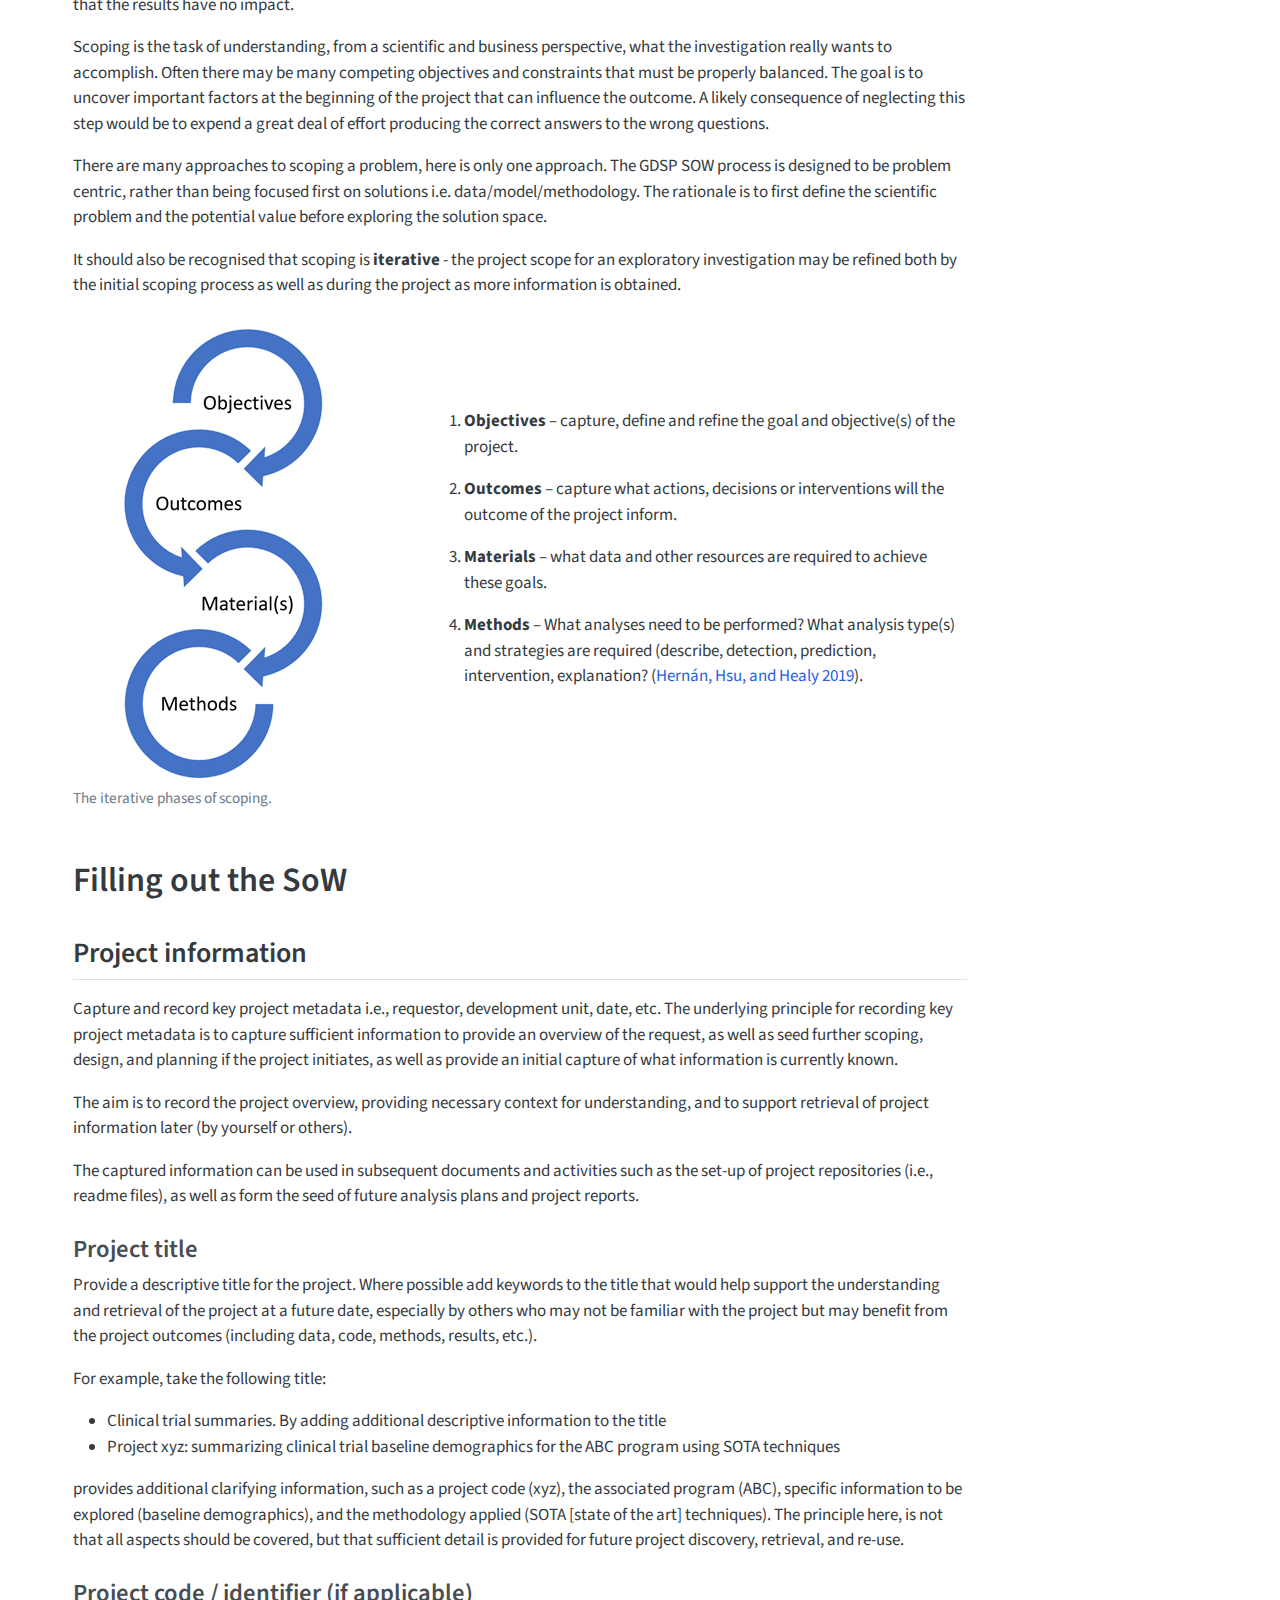
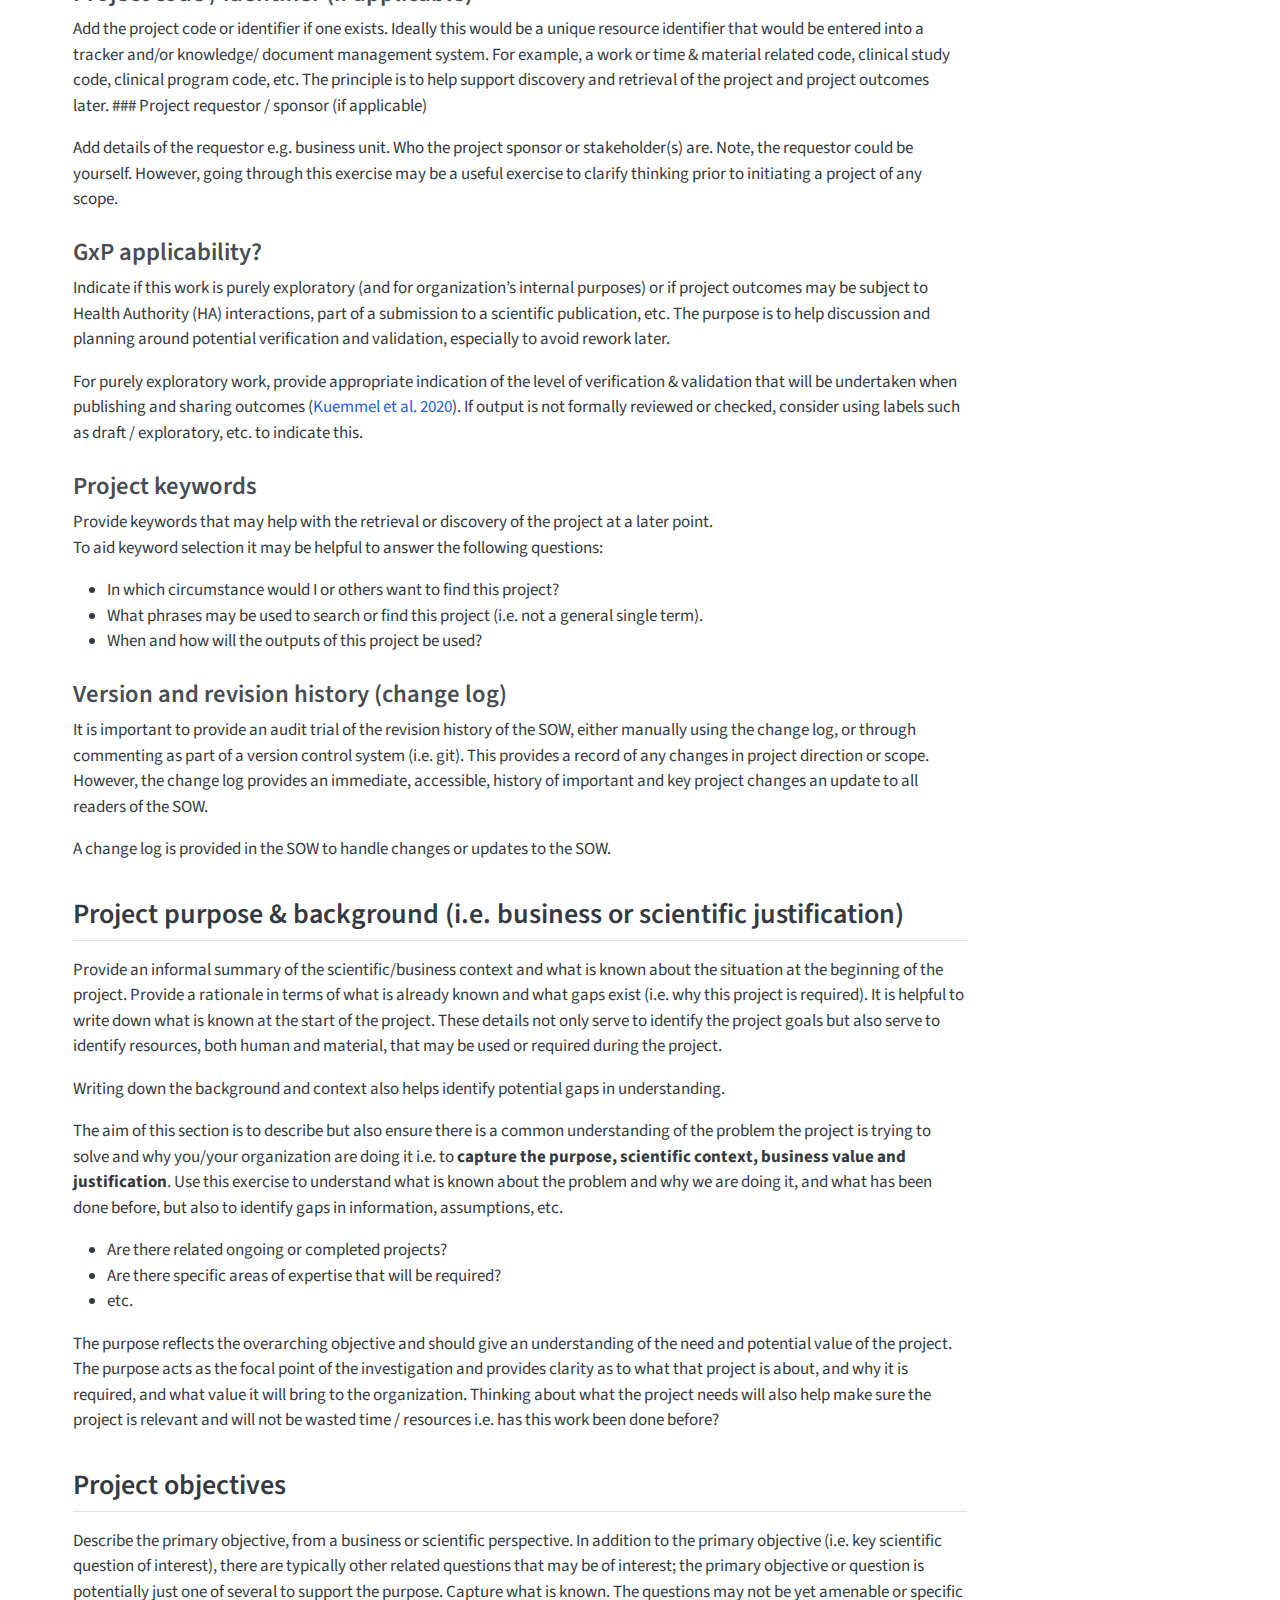
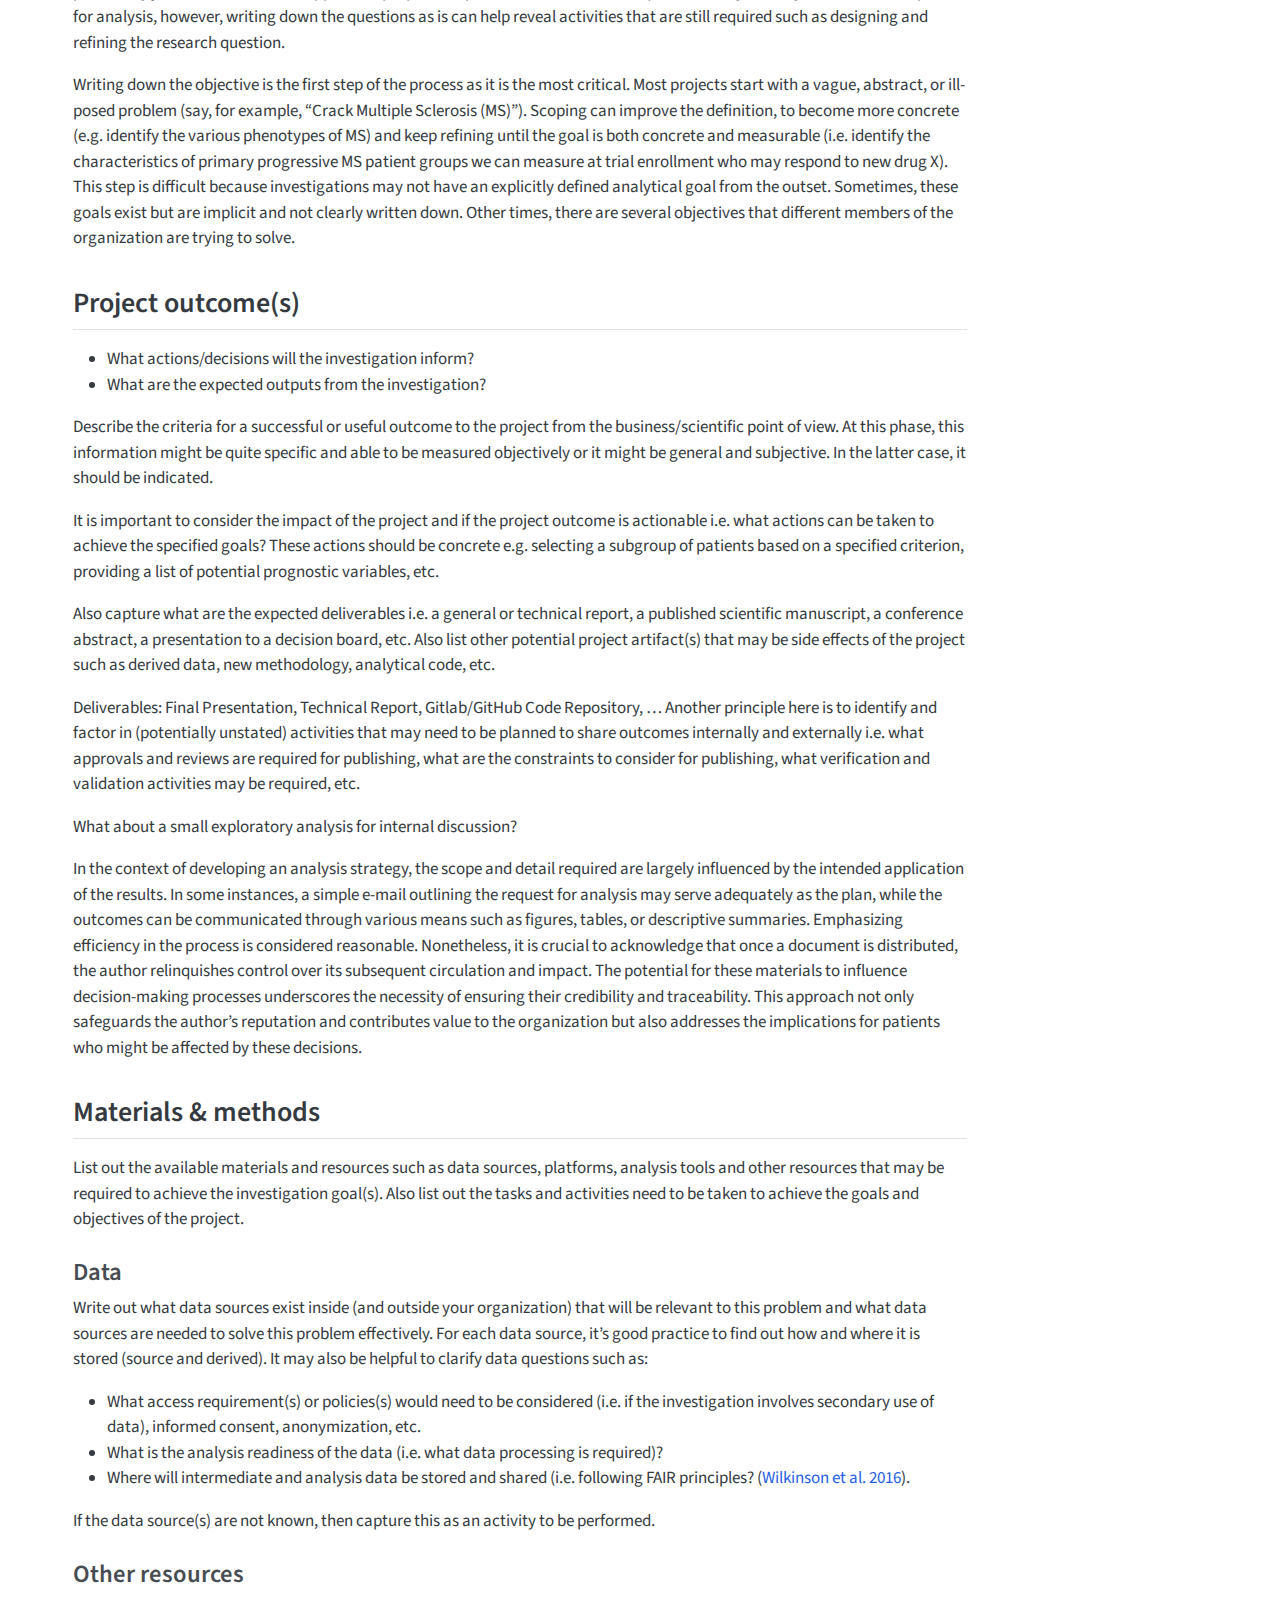
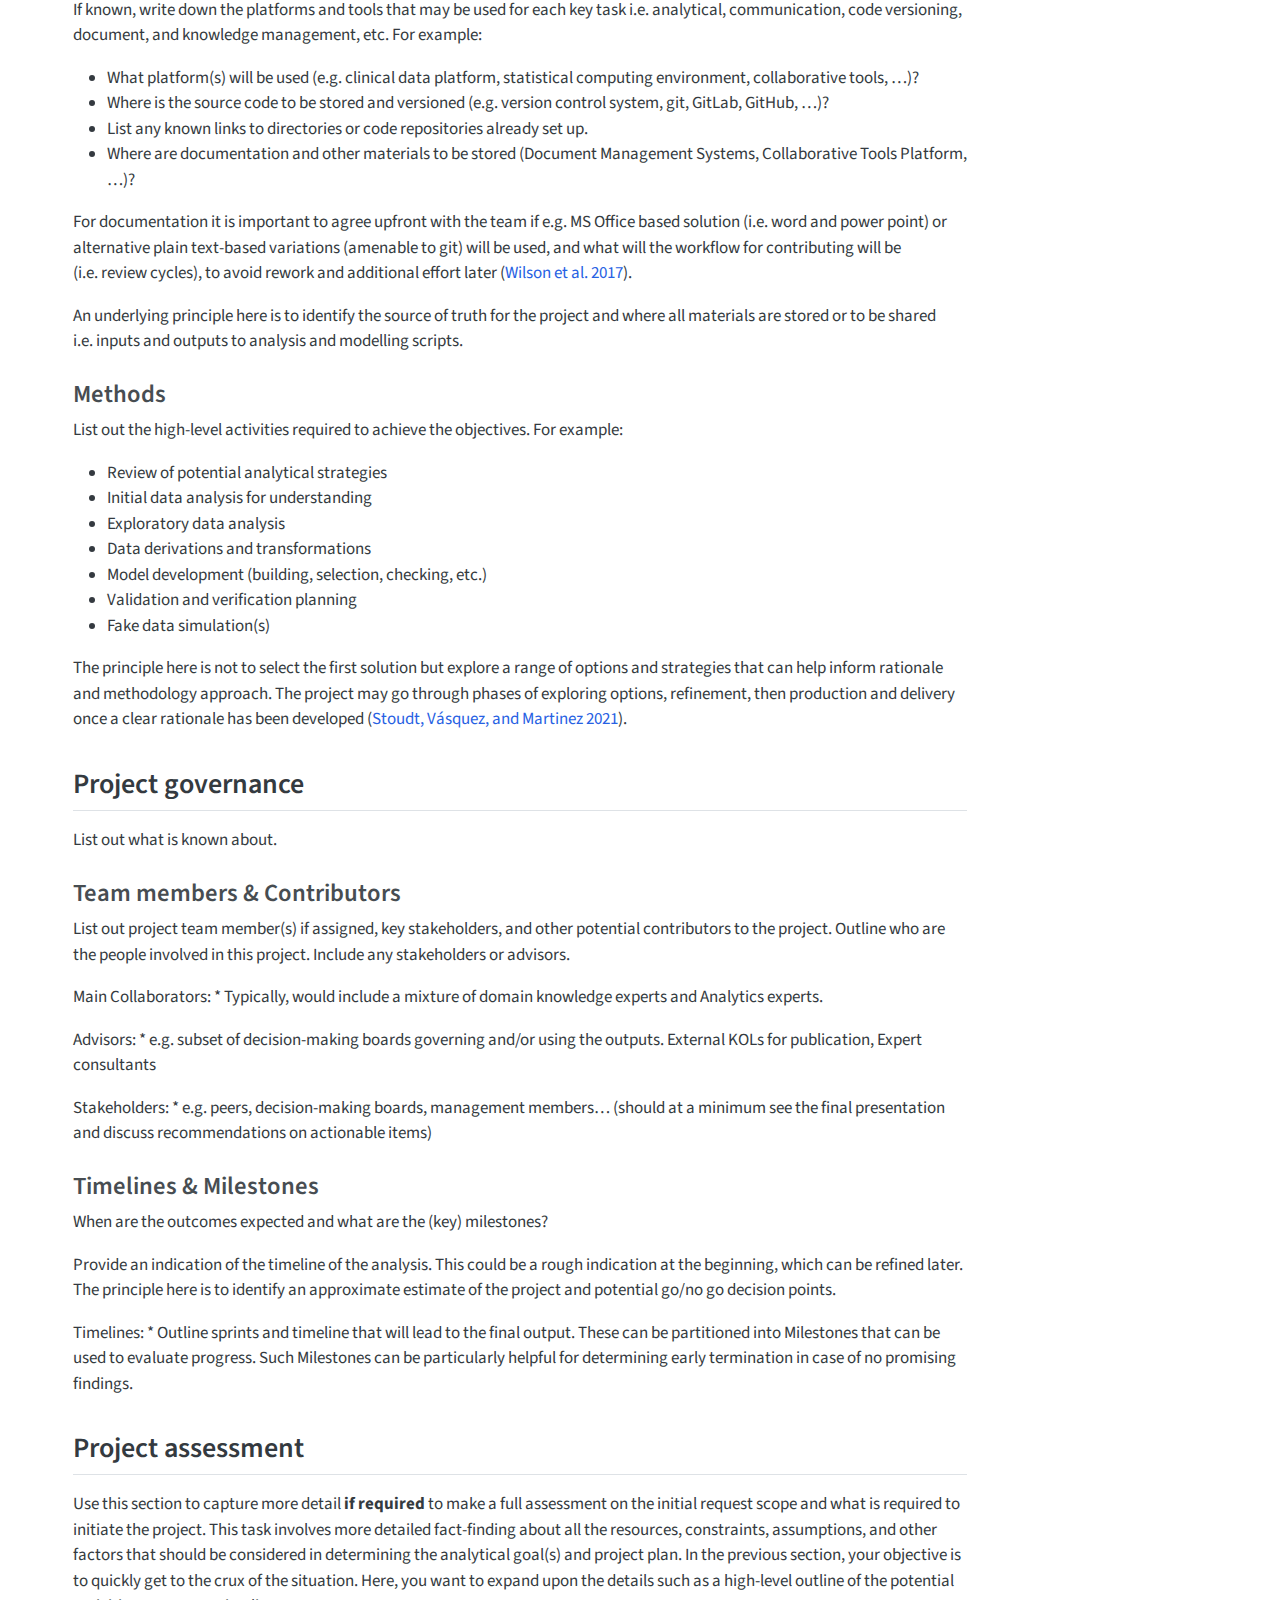
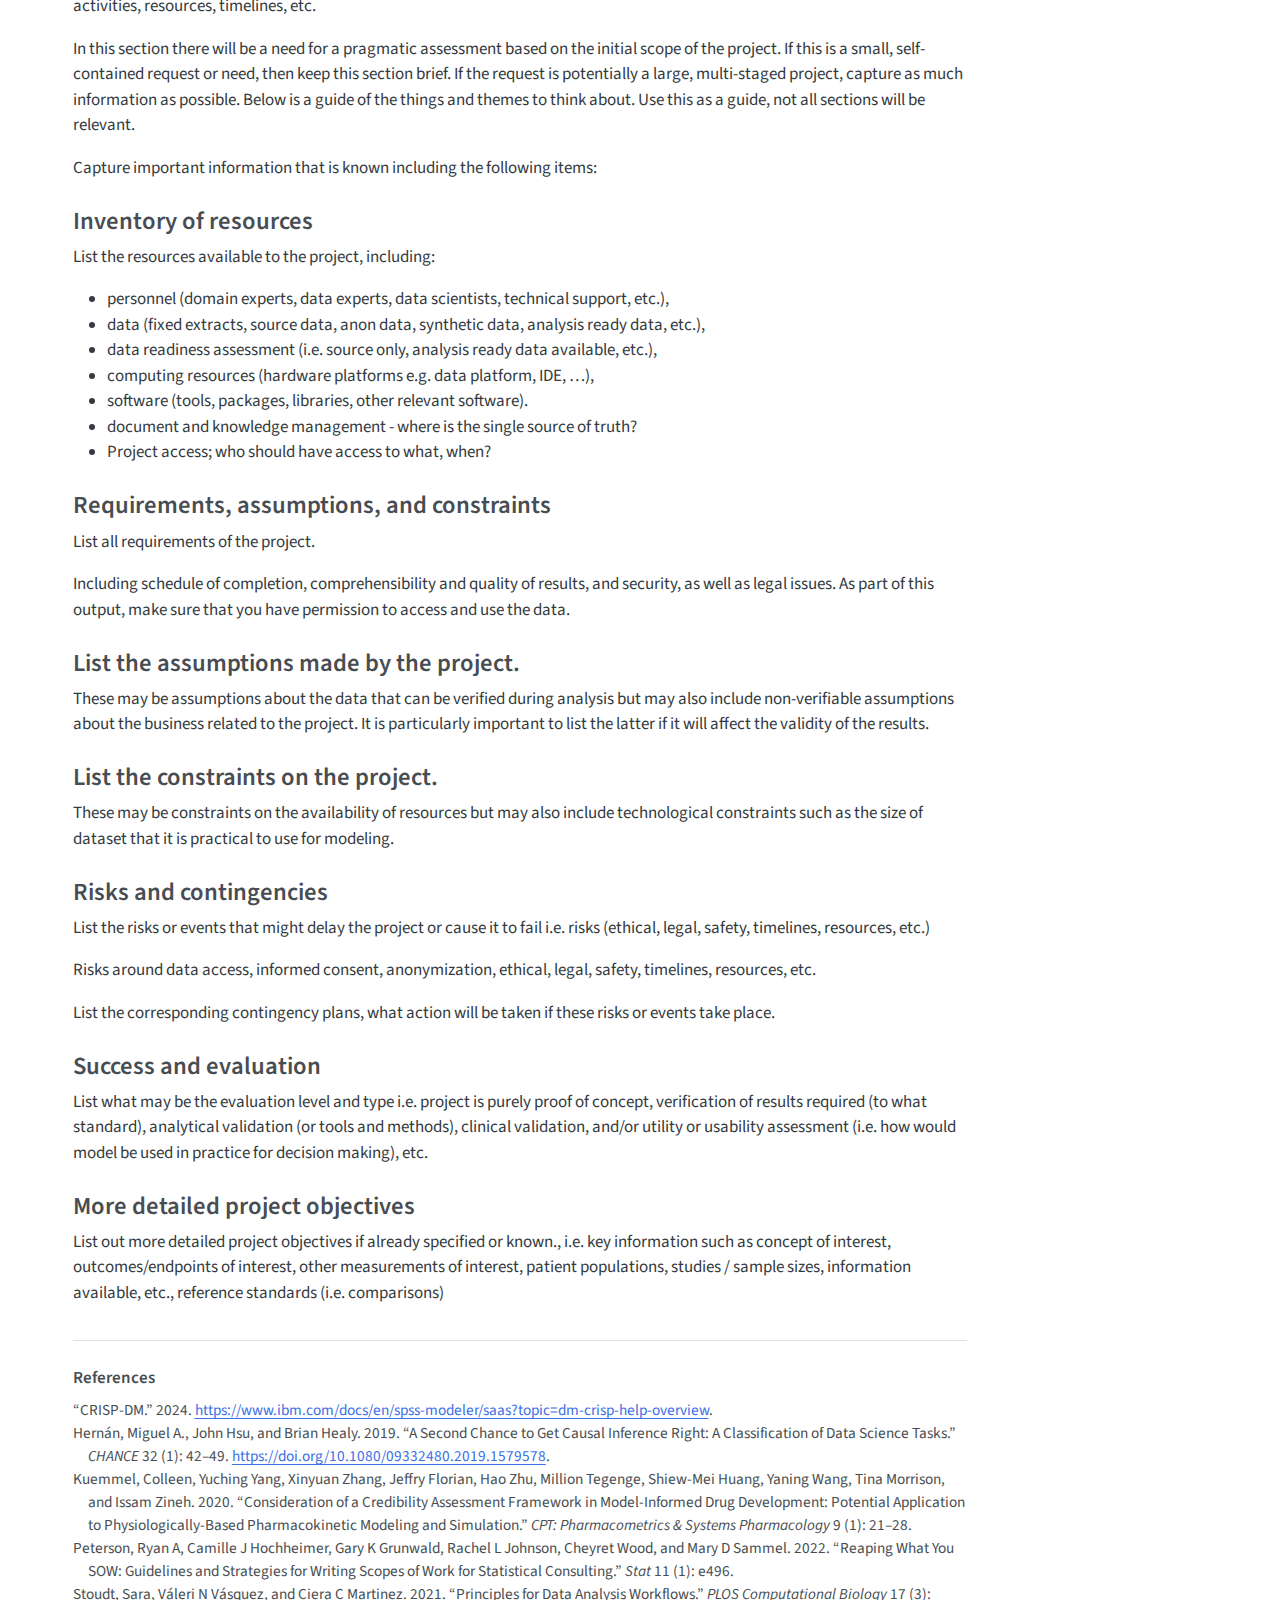
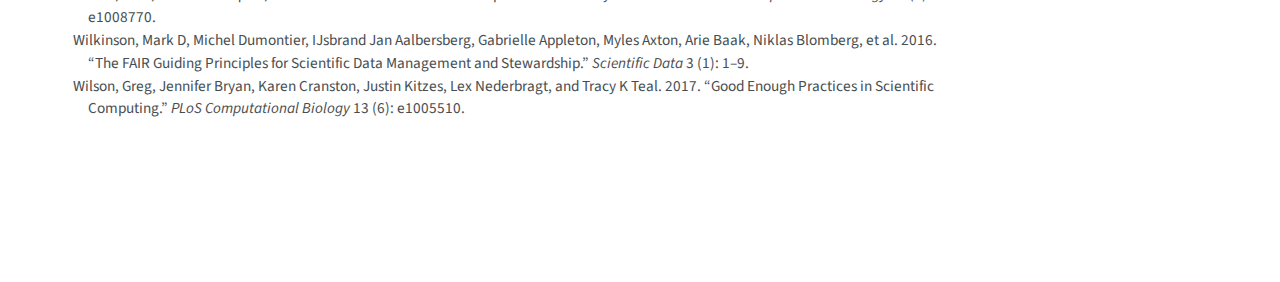
==== commit 0982e0ae: "Built site for gh-pages" ====
--- a/index.html
+++ b/index.html
@@ -2,7 +2,7 @@
 <html xmlns="http://www.w3.org/1999/xhtml" lang="en" xml:lang="en"><head>
 
 <meta charset="utf-8">
-<meta name="generator" content="quarto-1.3.361">
+<meta name="generator" content="quarto-1.4.551">
 
 <meta name="viewport" content="width=device-width, initial-scale=1.0, user-scalable=yes">
 
@@ -26,6 +26,7 @@
 div.csl-bib-body { }
 div.csl-entry {
   clear: both;
+  margin-bottom: 0em;
 }
 .hanging-indent div.csl-entry {
   margin-left:2em;
@@ -66,7 +67,13 @@
   "collapse-after": 3,
   "panel-placement": "end",
   "type": "overlay",
-  "limit": 20,
+  "limit": 50,
+  "keyboard-shortcut": [
+    "f",
+    "/",
+    "s"
+  ],
+  "show-item-context": false,
   "language": {
     "search-no-results-text": "No results",
     "search-matching-documents-text": "matching documents",
@@ -75,6 +82,7 @@
     "search-more-match-text": "more match in this document",
     "search-more-matches-text": "more matches in this document",
     "search-clear-button-title": "Clear",
+    "search-text-placeholder": "",
     "search-detached-cancel-button-title": "Cancel",
     "search-submit-button-title": "Submit",
     "search-label": "Search"
@@ -88,9 +96,9 @@
 
 <div id="quarto-search-results"></div>
   <header id="quarto-header" class="headroom fixed-top">
-    <nav class="navbar navbar-expand-lg navbar-dark ">
+    <nav class="navbar navbar-expand-lg " data-bs-theme="dark">
       <div class="navbar-container container-fluid">
-      <div class="navbar-brand-container">
+      <div class="navbar-brand-container mx-auto">
     <a href="./index.html" class="navbar-brand navbar-brand-logo">
     <img src="./assets/sow_steps.png" alt="" class="navbar-logo">
     </a>
@@ -105,14 +113,14 @@
           <div class="collapse navbar-collapse" id="navbarCollapse">
             <ul class="navbar-nav navbar-nav-scroll ms-auto">
   <li class="nav-item compact">
-    <a class="nav-link" href="https://github.com/datascience-thinking/SoW" rel="" target=""><i class="bi bi-github" role="img">
+    <a class="nav-link" href="https://github.com/datascience-thinking/SoW"> <i class="bi bi-github" role="img">
 </i> 
- <span class="menu-text"></span></a>
+<span class="menu-text"></span></a>
   </li>  
 </ul>
-            <div class="quarto-navbar-tools">
-</div>
           </div> <!-- /navcollapse -->
+          <div class="quarto-navbar-tools">
+</div>
       </div> <!-- /container-fluid -->
     </nav>
 </header>
@@ -168,7 +176,7 @@
   </ul></li>
   </ul></li>
   </ul>
-<div class="toc-actions"><div><i class="bi bi-github"></i></div><div class="action-links"><p><a href="https://github.com/datascience-thinking/SoW/edit/main/index.qmd" class="toc-action">Edit this page</a></p><p><a href="https://github.com/datascience-thinking/SoW/issues/new" class="toc-action">Report an issue</a></p></div></div></nav>
+<div class="toc-actions"><ul><li><a href="https://github.com/datascience-thinking/SoW/edit/main/index.qmd" class="toc-action"><i class="bi bi-github"></i>Edit this page</a></li><li><a href="https://github.com/datascience-thinking/SoW/issues/new" class="toc-action"><i class="bi empty"></i>Report an issue</a></li></ul></div></nav>
     </div>
 <!-- main -->
 <main class="content column-page-left" id="quarto-document-content">
@@ -192,7 +200,7 @@
 </div>
 
 
-<div class="quarto-title-meta">
+<div class="quarto-title-meta column-page-left">
 
     
     <div>
@@ -206,14 +214,16 @@
   </div>
   
 
+
 </header>
+
 
 <section id="overview" class="level1">
 <h1>Overview</h1>
 <p><a href="assets/SoW-guide.docx">Word</a> and <a href="assets/SoW-guide.pdf">pdf</a> versions of the guide are also available.</p>
 <section id="gdsp-sow-goal" class="level2">
 <h2 class="anchored" data-anchor-id="gdsp-sow-goal">GDSP SoW goal</h2>
-<p>The aim of this document is to ensure the right business and scientific questions are addressed, the right analyses (if any) are planned to address those questions, and to assess the necessary materials and resources required to execute the project <span class="citation" data-cites="CRISP-DM">(<a href="#ref-CRISP-DM" role="doc-biblioref"><span>“CRISP-DM”</span> 2024</a>)</span>. This is the practice of scoping.</p>
+<p>The aim of this document is to ensure the right business and scientific questions are addressed, the right analyses (if any) are planned to address those questions, and to assess the necessary materials and resources required to execute the project <span class="citation" data-cites="CRISP-DM peterson2022reaping">(<a href="#ref-CRISP-DM" role="doc-biblioref"><span>“CRISP-DM”</span> 2024</a>; <a href="#ref-peterson2022reaping" role="doc-biblioref">Peterson et al. 2022</a>)</span>. This is the practice of scoping.</p>
 <p>Scoping is the task of problem formulation; to capture and clarify key information such as:</p>
 <ul>
 <li>the background of the request,</li>
@@ -247,7 +257,7 @@
 <div class="quarto-figure quarto-figure-center">
 <figure class="figure">
 <p><img src="scoping.png" class="img-fluid figure-img"></p>
-<figcaption class="figure-caption">The iterative phases of scoping.</figcaption>
+<figcaption>The iterative phases of scoping.</figcaption>
 </figure>
 </div>
 </div><div class="column" style="width:60%;">
@@ -443,7 +453,7 @@
 </section>
 </section>
 
-<div id="quarto-appendix" class="default"><section class="quarto-appendix-contents" role="doc-bibliography"><h2 class="anchored quarto-appendix-heading">References</h2><div id="refs" class="references csl-bib-body hanging-indent" role="list">
+<div id="quarto-appendix" class="default"><section class="quarto-appendix-contents" role="doc-bibliography" id="quarto-bibliography"><h2 class="anchored quarto-appendix-heading">References</h2><div id="refs" class="references csl-bib-body hanging-indent" data-entry-spacing="0" role="list">
 <div id="ref-CRISP-DM" class="csl-entry" role="listitem">
 <span>“CRISP-DM.”</span> 2024. <a href="https://www.ibm.com/docs/en/spss-modeler/saas?topic=dm-crisp-help-overview" class="uri">https://www.ibm.com/docs/en/spss-modeler/saas?topic=dm-crisp-help-overview</a>.
 </div>
@@ -452,6 +462,9 @@
 </div>
 <div id="ref-kuemmel2020consideration" class="csl-entry" role="listitem">
 Kuemmel, Colleen, Yuching Yang, Xinyuan Zhang, Jeffry Florian, Hao Zhu, Million Tegenge, Shiew-Mei Huang, Yaning Wang, Tina Morrison, and Issam Zineh. 2020. <span>“Consideration of a Credibility Assessment Framework in Model-Informed Drug Development: Potential Application to Physiologically-Based Pharmacokinetic Modeling and Simulation.”</span> <em>CPT: Pharmacometrics &amp; Systems Pharmacology</em> 9 (1): 21–28.
+</div>
+<div id="ref-peterson2022reaping" class="csl-entry" role="listitem">
+Peterson, Ryan A, Camille J Hochheimer, Gary K Grunwald, Rachel L Johnson, Cheyret Wood, and Mary D Sammel. 2022. <span>“Reaping What You SOW: Guidelines and Strategies for Writing Scopes of Work for Statistical Consulting.”</span> <em>Stat</em> 11 (1): e496.
 </div>
 <div id="ref-stoudt2021principles" class="csl-entry" role="listitem">
 Stoudt, Sara, Váleri N Vásquez, and Ciera C Martinez. 2021. <span>“Principles for Data Analysis Workflows.”</span> <em>PLOS Computational Biology</em> 17 (3): e1008770.
@@ -542,10 +555,27 @@
     // clear code selection
     e.clearSelection();
   });
-  function tippyHover(el, contentFn) {
+    var localhostRegex = new RegExp(/^(?:http|https):\/\/localhost\:?[0-9]*\//);
+    var mailtoRegex = new RegExp(/^mailto:/);
+      var filterRegex = new RegExp("https:\/\/datascience-thinking\.github\.io\/SoW");
+    var isInternal = (href) => {
+        return filterRegex.test(href) || localhostRegex.test(href) || mailtoRegex.test(href);
+    }
+    // Inspect non-navigation links and adorn them if external
+ 	var links = window.document.querySelectorAll('a[href]:not(.nav-link):not(.navbar-brand):not(.toc-action):not(.sidebar-link):not(.sidebar-item-toggle):not(.pagination-link):not(.no-external):not([aria-hidden]):not(.dropdown-item):not(.quarto-navigation-tool)');
+    for (var i=0; i<links.length; i++) {
+      const link = links[i];
+      if (!isInternal(link.href)) {
+        // undo the damage that might have been done by quarto-nav.js in the case of
+        // links that we want to consider external
+        if (link.dataset.originalHref !== undefined) {
+          link.href = link.dataset.originalHref;
+        }
+      }
+    }
+  function tippyHover(el, contentFn, onTriggerFn, onUntriggerFn) {
     const config = {
       allowHTML: true,
-      content: contentFn,
       maxWidth: 500,
       delay: 100,
       arrow: false,
@@ -555,8 +585,17 @@
       interactive: true,
       interactiveBorder: 10,
       theme: 'quarto',
-      placement: 'bottom-start'
+      placement: 'bottom-start',
     };
+    if (contentFn) {
+      config.content = contentFn;
+    }
+    if (onTriggerFn) {
+      config.onTrigger = onTriggerFn;
+    }
+    if (onUntriggerFn) {
+      config.onUntrigger = onUntriggerFn;
+    }
     window.tippy(el, config); 
   }
   const noterefs = window.document.querySelectorAll('a[role="doc-noteref"]');
@@ -568,7 +607,130 @@
       try { href = new URL(href).hash; } catch {}
       const id = href.replace(/^#\/?/, "");
       const note = window.document.getElementById(id);
-      return note.innerHTML;
+      if (note) {
+        return note.innerHTML;
+      } else {
+        return "";
+      }
+    });
+  }
+  const xrefs = window.document.querySelectorAll('a.quarto-xref');
+  const processXRef = (id, note) => {
+    // Strip column container classes
+    const stripColumnClz = (el) => {
+      el.classList.remove("page-full", "page-columns");
+      if (el.children) {
+        for (const child of el.children) {
+          stripColumnClz(child);
+        }
+      }
+    }
+    stripColumnClz(note)
+    if (id === null || id.startsWith('sec-')) {
+      // Special case sections, only their first couple elements
+      const container = document.createElement("div");
+      if (note.children && note.children.length > 2) {
+        container.appendChild(note.children[0].cloneNode(true));
+        for (let i = 1; i < note.children.length; i++) {
+          const child = note.children[i];
+          if (child.tagName === "P" && child.innerText === "") {
+            continue;
+          } else {
+            container.appendChild(child.cloneNode(true));
+            break;
+          }
+        }
+        if (window.Quarto?.typesetMath) {
+          window.Quarto.typesetMath(container);
+        }
+        return container.innerHTML
+      } else {
+        if (window.Quarto?.typesetMath) {
+          window.Quarto.typesetMath(note);
+        }
+        return note.innerHTML;
+      }
+    } else {
+      // Remove any anchor links if they are present
+      const anchorLink = note.querySelector('a.anchorjs-link');
+      if (anchorLink) {
+        anchorLink.remove();
+      }
+      if (window.Quarto?.typesetMath) {
+        window.Quarto.typesetMath(note);
+      }
+      // TODO in 1.5, we should make sure this works without a callout special case
+      if (note.classList.contains("callout")) {
+        return note.outerHTML;
+      } else {
+        return note.innerHTML;
+      }
+    }
+  }
+  for (var i=0; i<xrefs.length; i++) {
+    const xref = xrefs[i];
+    tippyHover(xref, undefined, function(instance) {
+      instance.disable();
+      let url = xref.getAttribute('href');
+      let hash = undefined; 
+      if (url.startsWith('#')) {
+        hash = url;
+      } else {
+        try { hash = new URL(url).hash; } catch {}
+      }
+      if (hash) {
+        const id = hash.replace(/^#\/?/, "");
+        const note = window.document.getElementById(id);
+        if (note !== null) {
+          try {
+            const html = processXRef(id, note.cloneNode(true));
+            instance.setContent(html);
+          } finally {
+            instance.enable();
+            instance.show();
+          }
+        } else {
+          // See if we can fetch this
+          fetch(url.split('#')[0])
+          .then(res => res.text())
+          .then(html => {
+            const parser = new DOMParser();
+            const htmlDoc = parser.parseFromString(html, "text/html");
+            const note = htmlDoc.getElementById(id);
+            if (note !== null) {
+              const html = processXRef(id, note);
+              instance.setContent(html);
+            } 
+          }).finally(() => {
+            instance.enable();
+            instance.show();
+          });
+        }
+      } else {
+        // See if we can fetch a full url (with no hash to target)
+        // This is a special case and we should probably do some content thinning / targeting
+        fetch(url)
+        .then(res => res.text())
+        .then(html => {
+          const parser = new DOMParser();
+          const htmlDoc = parser.parseFromString(html, "text/html");
+          const note = htmlDoc.querySelector('main.content');
+          if (note !== null) {
+            // This should only happen for chapter cross references
+            // (since there is no id in the URL)
+            // remove the first header
+            if (note.children.length > 0 && note.children[0].tagName === "HEADER") {
+              note.children[0].remove();
+            }
+            const html = processXRef(null, note);
+            instance.setContent(html);
+          } 
+        }).finally(() => {
+          instance.enable();
+          instance.show();
+        });
+      }
+    }, function(instance) {
     });
   }
       let selectedAnnoteEl;
@@ -612,6 +774,7 @@
             }
             div.style.top = top - 2 + "px";
             div.style.height = height + 4 + "px";
+            div.style.left = 0;
             let gutterDiv = window.document.getElementById("code-annotation-line-highlight-gutter");
             if (gutterDiv === null) {
               gutterDiv = window.document.createElement("div");
@@ -637,6 +800,32 @@
         });
         selectedAnnoteEl = undefined;
       };
+        // Handle positioning of the toggle
+    window.addEventListener(
+      "resize",
+      throttle(() => {
+        elRect = undefined;
+        if (selectedAnnoteEl) {
+          selectCodeLines(selectedAnnoteEl);
+        }
+      }, 10)
+    );
+    function throttle(fn, ms) {
+    let throttle = false;
+    let timer;
+      return (...args) => {
+        if(!throttle) { // first call gets through
+            fn.apply(this, args);
+            throttle = true;
+        } else { // all the others get throttled
+            if(timer) clearTimeout(timer); // cancel #2
+            timer = setTimeout(() => {
+              fn.apply(this, args);
+              timer = throttle = false;
+            }, ms);
+        }
+      };
+    }
       // Attach click handler to the DT
       const annoteDls = window.document.querySelectorAll('dt[data-target-cell]');
       for (const annoteDlNode of annoteDls) {
@@ -700,4 +889,5 @@
 
 
 
-</body></html>+
+<footer class="footer"><div class="nav-footer"><div class="nav-footer-center"><div class="toc-actions d-sm-block d-md-none"><ul><li><a href="https://github.com/datascience-thinking/SoW/edit/main/index.qmd" class="toc-action"><i class="bi bi-github"></i>Edit this page</a></li><li><a href="https://github.com/datascience-thinking/SoW/issues/new" class="toc-action"><i class="bi empty"></i>Report an issue</a></li></ul></div></div></div></footer></body></html>